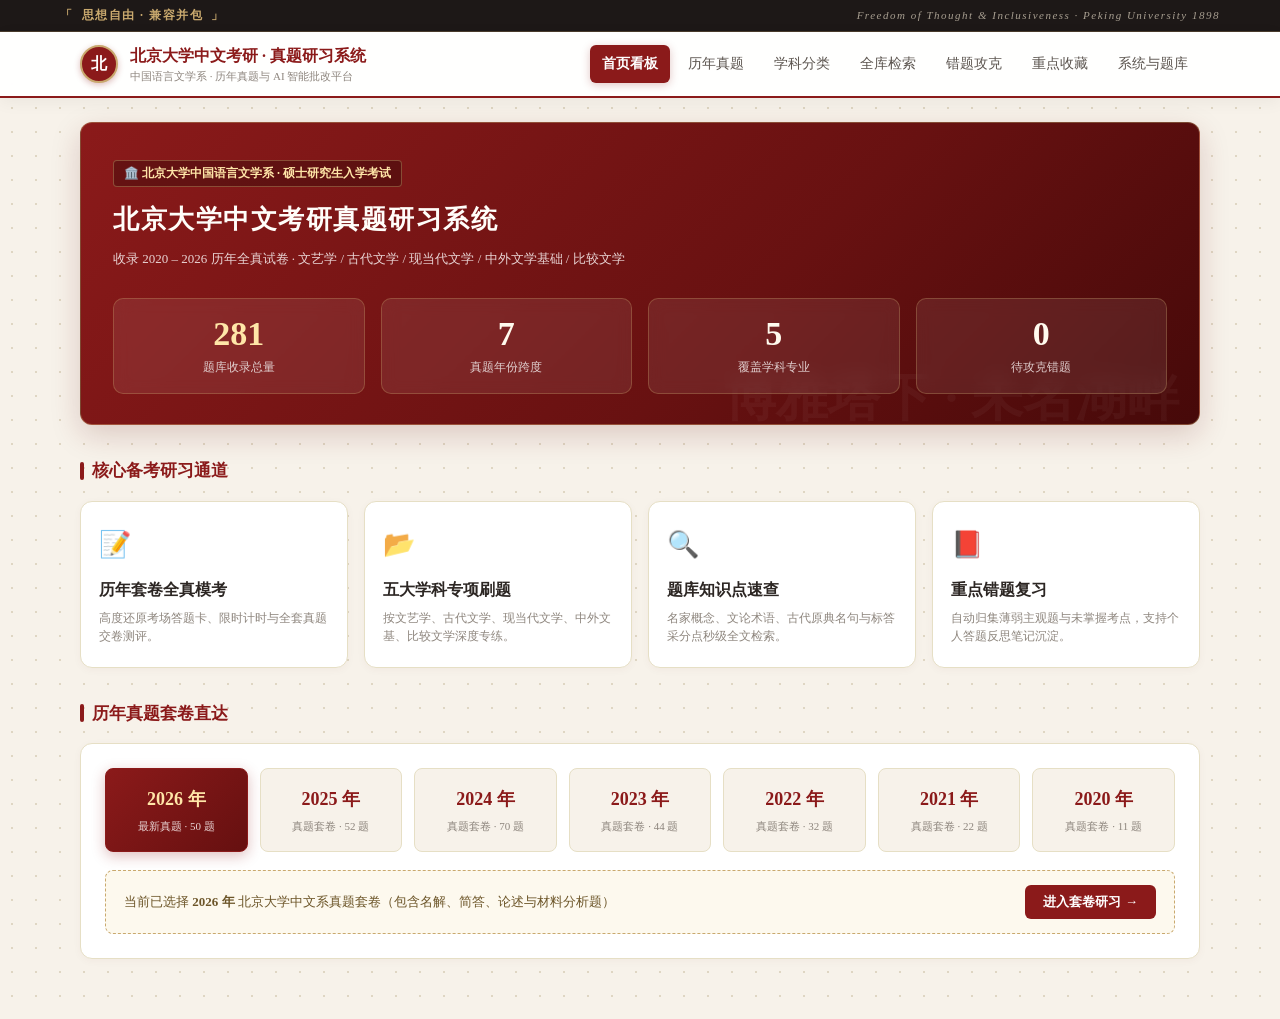
==== index.html @ 21ad575f "更新了界面美学" ====
<!doctype html>
<html lang="zh-CN">
  <head>
    <meta charset="UTF-8" />
    <meta name="viewport" content="width=device-width, initial-scale=1.0" />
    <title>北京大学中文考研真题研习系统 · PKU Literature Exam</title>
    <link rel="stylesheet" href="style.css" />
  </head>
  <body>
    <!-- 1. 顶部校训横幅 (文化底蕴植入) -->
    <div class="top-motto-bar">
      <div class="motto-inner">
        <div class="motto-cn">思想自由 · 兼容并包</div>
        <div class="motto-en">
          Freedom of Thought &amp; Inclusiveness · Peking University 1898
        </div>
      </div>
    </div>

    <!-- 2. 品牌 Header 导航栏 -->
    <header class="header">
      <div class="header-inner">
        <div class="brand" data-go="home">
          <div class="brand-emblem">北</div>
          <div class="brand-text">
            <h1>北京大学中文考研 · 真题研习系统</h1>
            <p>中国语言文学系 · 历年真题与 AI 智能批改平台</p>
          </div>
        </div>

        <button class="nav-toggle" id="nav-toggle-btn" aria-label="切换菜单">
          ☰
        </button>

        <nav class="nav" id="main-nav">
          <a data-target="home" class="active">首页看板</a>
          <a data-target="papers">历年真题</a>
          <a data-target="category">学科分类</a>
          <a data-target="search">全库检索</a>
          <a data-target="wrong"
            >错题攻克<span class="badge-count" id="nav-wrong-badge"></span
          ></a>
          <a data-target="favorites"
            >重点收藏<span class="badge-count fav" id="nav-fav-badge"></span
          ></a>
          <a data-target="settings">系统与题库</a>
        </nav>
      </div>
    </header>

    <!-- 3. 主体内容容器 -->
    <main class="container">
      <div id="load-banner" class="load-banner hidden"></div>

      <!-- 首页看板视图 -->
      <section id="view-home" class="view active"></section>

      <!-- 历年真题套卷视图 -->
      <section id="view-papers" class="view"></section>

      <!-- 学科分类刷题视图 -->
      <section id="view-category" class="view"></section>

      <!-- 全库检索视图 -->
      <section id="view-search" class="view">
        <div class="panel">
          <h2 class="panel-title">🔍 全题库多维检索</h2>
          <div class="search-box-wrap">
            <input
              type="text"
              id="searchInput"
              placeholder="输入关键词、作家、流派、概念、理论名（如：鲁迅、有我之境、叙事学、杜甫）..."
              autocomplete="off"
            />
            <button class="btn btn-primary" id="searchBtn">搜索</button>
          </div>
          <div
            id="searchResultsSummary"
            class="result-head"
            style="margin-top: 12px"
          ></div>
          <div
            id="searchResultsList"
            class="card-list"
            style="margin-top: 12px"
          ></div>
        </div>
      </section>

      <!-- 错题本视图 -->
      <section id="view-wrong" class="view"></section>

      <!-- 重点收藏视图 -->
      <section id="view-favorites" class="view"></section>

      <!-- 系统与题库管理视图 -->
      <section id="view-settings" class="view">
        <div class="panel">
          <h2 class="panel-title">📚 题库导入与管理</h2>
          <p class="muted">
            支持上传
            <code>cleaned_questions.json</code>，系统将自动合并并更新本地题库。
          </p>
          <div id="drop-zone" class="drop-zone">
            <input
              type="file"
              id="file-input"
              accept=".json,application/json"
              multiple
            />
            <p class="dz-main">
              点击选择文件，或将 <code>cleaned_questions.json</code> 拖拽到此处
            </p>
            <p class="muted small">
              标准字段支持：id, year, subject, subjectCode, type, score,
              question, answer, tags
            </p>
          </div>
          <div id="upload-status"></div>
        </div>

        <div class="panel">
          <h2 class="panel-title">🤖 AI 智能批改设置 (Dify / 大模型 API)</h2>
          <p class="muted">
            系统已内置本地启发式智能评分算法。如需接入自建 Dify 或大模型
            API，可在此配置：
          </p>
          <div class="form-row">
            <label>API 端点地址 (Endpoint):</label>
            <input
              type="text"
              id="cfg-ai-endpoint"
              placeholder="例如: https://api.dify.ai/v1/chat-messages"
            />
          </div>
          <div class="form-row">
            <label>API Key / 鉴权密钥:</label>
            <input
              type="password"
              id="cfg-ai-key"
              placeholder="Bearer app-xxxxxx"
            />
          </div>
          <div style="margin-top: 12px">
            <button class="btn btn-primary" id="save-ai-cfg-btn">
              保存配置
            </button>
            <button class="btn btn-ghost" id="reset-ai-cfg-btn">
              恢复默认本地评分引擎
            </button>
          </div>
        </div>

        <div class="panel">
          <h2 class="panel-title">💾 学习进度数据备份</h2>
          <p class="muted">
            将本地错题、收藏和答题笔记导出为 JSON 备份文件，方便跨设备迁移。
          </p>
          <div style="display: flex; gap: 10px; flex-wrap: wrap">
            <button class="btn btn-primary" id="btn-export-data">
              导出学习数据 (JSON)
            </button>
            <label class="btn btn-ghost" style="cursor: pointer">
              导入学习数据
              <input
                type="file"
                id="import-data-file"
                accept=".json"
                style="display: none"
              />
            </label>
            <button class="btn btn-wrong" id="btn-clear-data">
              清空本地答题记录
            </button>
          </div>
        </div>
      </section>
    </main>

    <!-- 加载遮罩 -->
    <div id="loading" class="loading">
      <div class="spinner"></div>
      <p>正在装载北大中文考研真题库…</p>
    </div>

    <!-- Toast 提示 -->
    <div id="toast"></div>

    <script src="script.js"></script>
  </body>
</html>
---- style.css ----
/* ============================================================
 *  设计系统：北大红 · 宣纸白 · 沉香金
 * ============================================================ */
:root {
  --pku-red: #8b1a1a; /* 北大红 */
  --pku-red-dark: #661010; /* 深赭红 */
  --pku-red-light: #fbefef; /* 浅绯红水色 */
  --pku-gold: #c9a96e; /* 雅致轻奢金 */
  --pku-gold-dark: #a47e3b; /* 古铜金 */
  --pku-gold-light: #fdf9ee; /* 极淡金辉 */
  --bg-paper: #f7f2ea; /* 暖宣米白背景 */
  --card-bg: #ffffff; /* 卡片纯白 */
  --text-main: #2c2623; /* 焦茶墨色正文 */
  --text-sub: #5c554f; /* 铅灰次级文字 */
  --text-muted: #8e867e; /* 浅淡注释 */
  --border-color: #e6dfc5; /* 雅致宣纸边框 */
  --wrong: #c93b3b; /* 错题红 */
  --wrong-bg: #fdf0f0;
  --star: #d48806; /* 收藏金 */
  --star-bg: #fffbe6;
  --ok: #278248; /* 正确/得分绿 */
  --shadow-sm: 0 2px 8px rgba(90, 30, 20, 0.04);
  --shadow-md: 0 8px 24px rgba(90, 30, 20, 0.08);
  --shadow-hover: 0 14px 32px rgba(139, 26, 26, 0.12);
  --radius: 12px;
}

* {
  box-sizing: border-box;
  margin: 0;
  padding: 0;
}

body {
  font-family:
    -apple-system, BlinkMacSystemFont, "PingFang SC", "Noto Serif SC", "STSong",
    "Songti SC", "SimSun", serif, sans-serif;
  background-color: var(--bg-paper);
  color: var(--text-main);
  line-height: 1.6;
  background-image: radial-gradient(#dfd6c3 0.75px, transparent 0.75px);
  background-size: 24px 24px;
  min-height: 100vh;
}

button,
input,
select,
textarea {
  font-family:
    -apple-system, BlinkMacSystemFont, "PingFang SC", "Microsoft YaHei",
    sans-serif;
}

.hidden {
  display: none !important;
}

/* 顶部校训栏 */
.top-motto-bar {
  background: #1d1817;
  color: var(--pku-gold);
  border-bottom: 1px solid rgba(201, 169, 110, 0.25);
  padding: 6px 16px;
  font-size: 12px;
  letter-spacing: 1.5px;
}

.motto-inner {
  max-width: 1160px;
  margin: 0 auto;
  width: 100%;
  display: flex;
  justify-content: space-between;
  align-items: center;
  flex-wrap: wrap;
  gap: 6px;
}

.motto-cn {
  font-weight: 700;
  display: inline-flex;
  align-items: center;
  gap: 8px;
}
.motto-cn::before {
  content: "「";
  color: var(--pku-gold);
}
.motto-cn::after {
  content: "」";
  color: var(--pku-gold);
}

.motto-en {
  font-family: "Georgia", serif;
  font-style: italic;
  color: #a89f91;
  font-size: 11px;
}

/* Header 导航 */
.header {
  position: sticky;
  top: 0;
  z-index: 100;
  background: rgba(255, 255, 255, 0.95);
  backdrop-filter: blur(10px);
  border-bottom: 2px solid var(--pku-red);
  box-shadow: 0 4px 16px rgba(0, 0, 0, 0.05);
}

.header-inner {
  max-width: 1160px;
  margin: 0 auto;
  padding: 0 20px;
  height: 64px;
  display: flex;
  align-items: center;
  justify-content: space-between;
}

.brand {
  display: flex;
  align-items: center;
  gap: 12px;
  cursor: pointer;
  user-select: none;
}

.brand-emblem {
  width: 38px;
  height: 38px;
  border-radius: 50%;
  background: var(--pku-red);
  color: #ffffff;
  display: flex;
  align-items: center;
  justify-content: center;
  font-weight: 900;
  font-size: 16px;
  border: 2px solid var(--pku-gold);
  box-shadow: 0 2px 6px rgba(139, 26, 26, 0.3);
  font-family: "STSong", "Songti SC", serif;
}

.brand-text h1 {
  font-size: 16px;
  font-weight: 800;
  color: var(--pku-red);
}

.brand-text p {
  font-size: 11px;
  color: var(--text-muted);
}

.nav {
  display: flex;
  gap: 6px;
}

.nav a {
  position: relative;
  padding: 8px 12px;
  font-size: 14px;
  color: var(--text-sub);
  border-radius: 6px;
  font-weight: 500;
  transition: all 0.2s;
  cursor: pointer;
  white-space: nowrap;
}

.nav a:hover {
  color: var(--pku-red);
  background: var(--pku-red-light);
}

.nav a.active {
  background: var(--pku-red);
  color: #ffffff;
  font-weight: 700;
  box-shadow: 0 2px 8px rgba(139, 26, 26, 0.25);
}

.nav-toggle {
  display: none;
  background: none;
  border: none;
  font-size: 24px;
  color: var(--pku-red);
  cursor: pointer;
}

.badge-count {
  position: absolute;
  top: 2px;
  right: 2px;
  background: var(--wrong);
  color: #fff;
  font-size: 10px;
  min-width: 16px;
  height: 16px;
  border-radius: 999px;
  text-align: center;
  line-height: 16px;
  padding: 0 4px;
}
.badge-count:empty {
  display: none;
}
.badge-count.fav {
  background: var(--star);
}

/* 主体容器 */
.container {
  max-width: 1160px;
  margin: 0 auto;
  padding: 24px 20px 60px;
}

.view {
  display: none;
  animation: fadeIn 0.2s ease-in-out;
}
.view.active {
  display: block;
}
@keyframes fadeIn {
  from {
    opacity: 0;
    transform: translateY(4px);
  }
  to {
    opacity: 1;
    transform: none;
  }
}

/* Hero 看板 */
.hero-banner {
  background: linear-gradient(135deg, #8b1a1a 0%, #681111 60%, #460909 100%);
  color: #ffffff;
  border-radius: var(--radius);
  padding: 36px 32px 30px;
  position: relative;
  overflow: hidden;
  box-shadow: 0 10px 30px rgba(100, 16, 16, 0.18);
  border: 1px solid rgba(201, 169, 110, 0.4);
}

.hero-banner::before {
  content: "博雅塔下 · 未名湖畔";
  position: absolute;
  right: 20px;
  bottom: -15px;
  font-size: 52px;
  font-weight: 900;
  color: rgba(255, 255, 255, 0.04);
  font-family: "STSong", "Songti SC", serif;
  pointer-events: none;
}

.hero-tagline {
  display: inline-block;
  font-size: 12px;
  font-weight: 700;
  color: #ffe6a8;
  background: rgba(0, 0, 0, 0.25);
  border: 1px solid rgba(201, 169, 110, 0.4);
  padding: 3px 10px;
  border-radius: 4px;
  margin-bottom: 12px;
}

.hero-title {
  font-size: 26px;
  font-weight: 900;
  letter-spacing: 1.5px;
  font-family: "Noto Serif SC", "Songti SC", serif;
  color: #fffdf9;
}

.hero-desc {
  margin-top: 8px;
  font-size: 13px;
  color: #e8d3d3;
}

.hero-stats-grid {
  display: grid;
  grid-template-columns: repeat(4, 1fr);
  gap: 16px;
  margin-top: 28px;
  position: relative;
  z-index: 2;
}

.stat-card {
  background: rgba(255, 255, 255, 0.08);
  border: 1px solid rgba(201, 169, 110, 0.3);
  backdrop-filter: blur(8px);
  border-radius: 10px;
  padding: 16px 12px;
  text-align: center;
  transition: all 0.25s ease;
}

.stat-card:hover {
  background: rgba(255, 255, 255, 0.14);
  border-color: var(--pku-gold);
  transform: translateY(-3px);
}

.stat-number {
  font-family: "Georgia", "Cinzel", "STSong", serif;
  font-size: 34px;
  font-weight: 900;
  line-height: 1.1;
  color: #fffaee;
}
.stat-card:nth-child(1) .stat-number {
  color: #ffe6a8;
}

.stat-label {
  font-size: 12px;
  color: #e0cece;
  margin-top: 6px;
}

/* 标题与板块 */
.section-title {
  font-size: 17px;
  font-weight: 800;
  color: var(--pku-red);
  margin: 32px 0 16px;
  display: flex;
  align-items: center;
  gap: 8px;
  font-family: "Noto Serif SC", "Songti SC", serif;
}
.section-title::before {
  content: "";
  width: 4px;
  height: 18px;
  background: var(--pku-red);
  border-radius: 2px;
}

/* 四大入口 */
.portals-grid {
  display: grid;
  grid-template-columns: repeat(4, 1fr);
  gap: 16px;
}

.portal-card {
  background: var(--card-bg);
  border: 1px solid var(--border-color);
  border-radius: var(--radius);
  padding: 22px 18px;
  cursor: pointer;
  box-shadow: var(--shadow-sm);
  transition: all 0.25s cubic-bezier(0.25, 0.8, 0.25, 1);
  display: flex;
  flex-direction: column;
  justify-content: space-between;
  position: relative;
  overflow: hidden;
}

.portal-card::after {
  content: "";
  position: absolute;
  top: 0;
  left: 0;
  width: 100%;
  height: 3px;
  background: linear-gradient(90deg, var(--pku-red), var(--pku-gold));
  opacity: 0;
  transition: opacity 0.25s ease;
}

.portal-card:hover {
  transform: translateY(-5px);
  box-shadow: var(--shadow-hover);
  border-color: var(--pku-gold);
}
.portal-card:hover::after {
  opacity: 1;
}

.portal-icon {
  font-size: 26px;
  margin-bottom: 12px;
}
.portal-name {
  font-size: 16px;
  font-weight: 800;
  color: var(--text-main);
  margin-bottom: 6px;
}
.portal-card:hover .portal-name {
  color: var(--pku-red);
}
.portal-desc {
  font-size: 12px;
  color: var(--text-muted);
  line-height: 1.5;
}

/* 年份导航 */
.year-nav-wrap {
  background: var(--card-bg);
  border: 1px solid var(--border-color);
  border-radius: var(--radius);
  padding: 24px;
  box-shadow: var(--shadow-sm);
}

.year-grid {
  display: grid;
  grid-template-columns: repeat(7, 1fr);
  gap: 12px;
}

.year-btn {
  background: var(--bg-paper);
  border: 1px solid var(--border-color);
  border-radius: 8px;
  padding: 16px 8px;
  text-align: center;
  cursor: pointer;
  transition: all 0.2s ease;
  display: flex;
  flex-direction: column;
  align-items: center;
  gap: 4px;
}

.year-btn:hover {
  border-color: var(--pku-red);
  background: #fff9f9;
  transform: translateY(-2px);
}

.year-btn.active {
  background: linear-gradient(
    135deg,
    var(--pku-red) 0%,
    var(--pku-red-dark) 100%
  );
  border-color: var(--pku-red);
  color: #ffffff;
  box-shadow: 0 4px 14px rgba(139, 26, 26, 0.28);
}

.year-title {
  font-family: "Georgia", "STSong", serif;
  font-size: 18px;
  font-weight: 800;
  color: var(--pku-red);
}
.year-btn.active .year-title {
  color: #ffe6a8;
}
.year-badge {
  font-size: 11px;
  color: var(--text-muted);
}
.year-btn.active .year-badge {
  color: #e8d3d3;
}

.year-preview-box {
  margin-top: 18px;
  padding: 14px 18px;
  background: var(--pku-gold-light);
  border: 1px dashed var(--pku-gold);
  border-radius: 8px;
  font-size: 13px;
  color: #6c5528;
  display: flex;
  justify-content: space-between;
  align-items: center;
}

.btn-start-exam {
  background: var(--pku-red);
  color: #ffffff;
  border: none;
  padding: 8px 18px;
  border-radius: 6px;
  font-size: 13px;
  font-weight: 700;
  cursor: pointer;
}
.btn-start-exam:hover {
  background: var(--pku-red-dark);
}

/* 通用面板与卡片 */
.panel {
  background: var(--card-bg);
  border: 1px solid var(--border-color);
  border-radius: var(--radius);
  padding: 22px;
  margin-bottom: 20px;
  box-shadow: var(--shadow-sm);
}

.panel-title {
  font-size: 16px;
  font-weight: 700;
  color: var(--pku-red);
  margin: 0 0 16px;
  padding-bottom: 10px;
  border-bottom: 1px solid var(--border-color);
}

.muted {
  color: var(--text-muted);
  font-size: 13px;
  margin: 6px 0;
}
.small {
  font-size: 12px;
}

/* 题目卡片 */
.card-list {
  display: flex;
  flex-direction: column;
  gap: 16px;
}
.q-card {
  background: var(--card-bg);
  border: 1px solid var(--border-color);
  border-radius: var(--radius);
  padding: 20px;
  box-shadow: var(--shadow-sm);
}
.q-meta {
  display: flex;
  gap: 8px;
  flex-wrap: wrap;
  align-items: center;
  margin-bottom: 12px;
}
.badge {
  font-size: 12px;
  padding: 3px 10px;
  border-radius: 4px;
  font-weight: 600;
}
.badge-year {
  background: #f0ede6;
  color: #4a453e;
}
.badge-subject {
  background: var(--pku-red-light);
  color: var(--pku-red);
  border: 1px solid #f3d1d5;
}
.badge-code {
  background: #eef2f7;
  color: #1f426d;
}
.badge-type {
  background: #fdf5e6;
  color: #8c610b;
}
.badge-score {
  background: #edf7ed;
  color: #1e592f;
  margin-left: auto;
}

.q-title {
  font-size: 16px;
  font-weight: 700;
  line-height: 1.65;
  margin-bottom: 12px;
  color: var(--text-main);
  font-family: "Noto Serif SC", "STSong", serif;
  white-space: pre-line;
}

.q-analysis {
  display: none;
  background: var(--bg-paper);
  border-left: 4px solid var(--pku-red);
  border-radius: 0 8px 8px 0;
  padding: 14px 16px;
  margin: 12px 0;
}
.q-analysis.show {
  display: block;
}
.q-analysis-label {
  font-size: 13px;
  font-weight: 800;
  color: var(--pku-red);
  margin-bottom: 8px;
}
.q-analysis-body {
  font-size: 14px;
  line-height: 1.8;
  color: #36322d;
  white-space: pre-line;
}

.q-tags {
  display: flex;
  gap: 6px;
  flex-wrap: wrap;
  margin-top: 10px;
}
.tag {
  font-size: 11px;
  padding: 2px 8px;
  background: #f4efe6;
  color: var(--text-sub);
  border-radius: 4px;
}
.q-actions {
  display: flex;
  gap: 8px;
  flex-wrap: wrap;
  margin-top: 16px;
}

/* 答题框与 AI 批改 */
.ai-grade-container {
  margin-top: 16px;
  border-top: 1px dashed var(--border-color);
  padding-top: 14px;
}
.card-answer-input {
  width: 100%;
  border: 1px solid var(--border-color);
  border-radius: 8px;
  padding: 12px;
  font-size: 14px;
  line-height: 1.6;
  resize: vertical;
  background: #fff;
}
.card-answer-input:focus {
  border-color: var(--pku-red);
  outline: none;
}
.ai-result-box {
  margin-top: 12px;
  background: #fff;
  border: 1px solid var(--border-color);
  border-left: 4px solid var(--pku-red);
  border-radius: 6px;
  padding: 14px;
}

/* 按钮通用 */
.btn {
  padding: 8px 16px;
  border-radius: 6px;
  font-size: 13px;
  cursor: pointer;
  border: 1px solid transparent;
  transition: all 0.2s;
  font-weight: 600;
  display: inline-flex;
  align-items: center;
  gap: 6px;
}
.btn:disabled {
  opacity: 0.5;
  cursor: not-allowed;
}
.btn-primary {
  background: var(--pku-red);
  color: #fff;
}
.btn-primary:hover:not(:disabled) {
  background: var(--pku-red-dark);
}
.btn-ghost {
  background: var(--pku-red-light);
  color: var(--pku-red);
  border: 1px solid #f3d1d5;
}
.btn-wrong {
  background: var(--wrong-bg);
  color: var(--wrong);
  border: 1px solid #f8cdcd;
}
.btn-wrong-active {
  background: var(--wrong);
  color: #fff;
}
.btn-fav {
  background: var(--star-bg);
  color: #9c6800;
  border: 1px solid #fae69e;
}
.btn-fav-active {
  background: var(--star);
  color: #fff;
}

/* 搜索与表单 */
.search-box-wrap {
  display: flex;
  gap: 8px;
}
.search-box-wrap input {
  flex: 1;
  padding: 12px 14px;
  font-size: 15px;
  border: 1px solid var(--border-color);
  border-radius: 8px;
}
.search-box-wrap input:focus {
  border-color: var(--pku-red);
  outline: none;
}
.form-row {
  margin-bottom: 14px;
}
.form-row label {
  display: block;
  font-size: 13px;
  font-weight: 600;
  margin-bottom: 6px;
}
.form-row input {
  width: 100%;
  padding: 10px;
  border: 1px solid var(--border-color);
  border-radius: 6px;
}
.drop-zone {
  border: 2px dashed var(--border-color);
  border-radius: var(--radius);
  padding: 36px 20px;
  text-align: center;
  background: var(--bg-paper);
  cursor: pointer;
  position: relative;
}
.drop-zone input[type="file"] {
  position: absolute;
  inset: 0;
  width: 100%;
  height: 100%;
  opacity: 0;
  cursor: pointer;
}
.ok-box {
  margin-top: 14px;
  padding: 14px;
  background: #eaf6ee;
  border: 1px solid #c3e6cb;
  color: var(--ok);
  border-radius: 8px;
}

/* 套卷模考进度条与答题卡 */
.paper-controls {
  display: flex;
  gap: 16px;
  flex-wrap: wrap;
  align-items: center;
  justify-content: space-between;
}
.ctrl-row {
  display: flex;
  align-items: center;
  gap: 8px;
}
.ctrl-row select {
  padding: 8px 12px;
  border: 1px solid var(--border-color);
  border-radius: 6px;
  font-size: 14px;
  background: #fff;
}
.mode-toggle {
  display: flex;
  gap: 4px;
  background: #ede8df;
  padding: 4px;
  border-radius: 6px;
}
.mode-btn {
  padding: 6px 14px;
  border: none;
  background: transparent;
  border-radius: 4px;
  cursor: pointer;
  font-size: 13px;
  color: var(--text-sub);
}
.mode-btn.active {
  background: #fff;
  color: var(--pku-red);
  font-weight: 700;
}
.paper-progress {
  margin: 16px 0;
}
.pp-bar {
  height: 6px;
  background: #e4dfd5;
  border-radius: 999px;
  overflow: hidden;
}
.pp-fill {
  height: 100%;
  background: linear-gradient(90deg, var(--pku-red), var(--pku-gold));
  transition: width 0.3s;
}
.pp-text {
  font-size: 12px;
  color: var(--text-muted);
  margin-top: 6px;
}
.paper-nav {
  display: flex;
  gap: 12px;
  justify-content: center;
  margin: 18px 0;
}
.ac-grid {
  display: grid;
  grid-template-columns: repeat(auto-fill, minmax(40px, 1fr));
  gap: 8px;
  margin-top: 12px;
}
.ac-cell {
  aspect-ratio: 1;
  border: 1px solid var(--border-color);
  border-radius: 6px;
  background: var(--card-bg);
  font-size: 13px;
  cursor: pointer;
  display: flex;
  align-items: center;
  justify-content: center;
  font-weight: 600;
}
.ac-cell.cur {
  background: var(--pku-red);
  color: #fff;
  border-color: var(--pku-red);
}
.ac-cell.marked {
  border-color: var(--wrong);
  color: var(--wrong);
}

/* 学科网格与题型 */
.subj-grid {
  display: grid;
  grid-template-columns: repeat(auto-fill, minmax(190px, 1fr));
  gap: 12px;
}
.subj-card {
  padding: 16px;
  background: var(--card-bg);
  border: 1px solid var(--border-color);
  border-radius: var(--radius);
  cursor: pointer;
  display: flex;
  flex-direction: column;
  gap: 4px;
  transition: all 0.2s;
}
.subj-card:hover,
.subj-card.active {
  border-color: var(--pku-red);
  background: var(--pku-red-light);
}
.sc-name {
  font-size: 15px;
  font-weight: 700;
}
.sc-cnt {
  font-size: 12px;
  color: var(--pku-red);
}
.type-chips {
  display: flex;
  gap: 8px;
  flex-wrap: wrap;
}
.type-chip {
  padding: 6px 14px;
  background: var(--card-bg);
  border: 1px solid var(--border-color);
  border-radius: 999px;
  font-size: 13px;
  color: var(--text-sub);
  cursor: pointer;
}
.type-chip.active {
  background: var(--pku-red);
  color: #fff;
  border-color: var(--pku-red);
  font-weight: 600;
}

/* 加载与 Toast */
.loading {
  position: fixed;
  inset: 0;
  background: rgba(247, 242, 234, 0.95);
  display: flex;
  flex-direction: column;
  align-items: center;
  justify-content: center;
  gap: 16px;
  z-index: 999;
}
.spinner {
  width: 40px;
  height: 40px;
  border: 4px solid var(--border-color);
  border-top-color: var(--pku-red);
  border-radius: 50%;
  animation: spin 0.8s linear infinite;
}
@keyframes spin {
  to {
    transform: rotate(360deg);
  }
}
#toast {
  position: fixed;
  left: 50%;
  bottom: 28px;
  transform: translateX(-50%);
  background: #1d1817;
  color: #fff;
  padding: 10px 20px;
  border-radius: 8px;
  font-size: 14px;
  opacity: 0;
  pointer-events: none;
  transition: all 0.25s;
  z-index: 1000;
}
#toast.show {
  opacity: 1;
  bottom: 38px;
}

/* 响应式 */
@media (max-width: 900px) {
  .hero-stats-grid,
  .portals-grid {
    grid-template-columns: repeat(2, 1fr);
  }
  .year-grid {
    grid-template-columns: repeat(4, 1fr);
  }
}

@media (max-width: 600px) {
  .top-motto-bar {
    text-align: center;
  }
  .motto-en {
    display: none;
  }
  .nav-toggle {
    display: block;
  }
  .nav {
    position: fixed;
    top: 64px;
    right: 0;
    flex-direction: column;
    width: 220px;
    height: calc(100vh - 64px);
    background: #1d1817;
    padding: 16px 10px;
    transform: translateX(100%);
    transition: transform 0.25s ease;
  }
  .nav.open {
    transform: translateX(0);
  }
  .nav a {
    color: #f5f0eb;
  }
  .portals-grid,
  .year-grid {
    grid-template-columns: repeat(2, 1fr);
  }
}
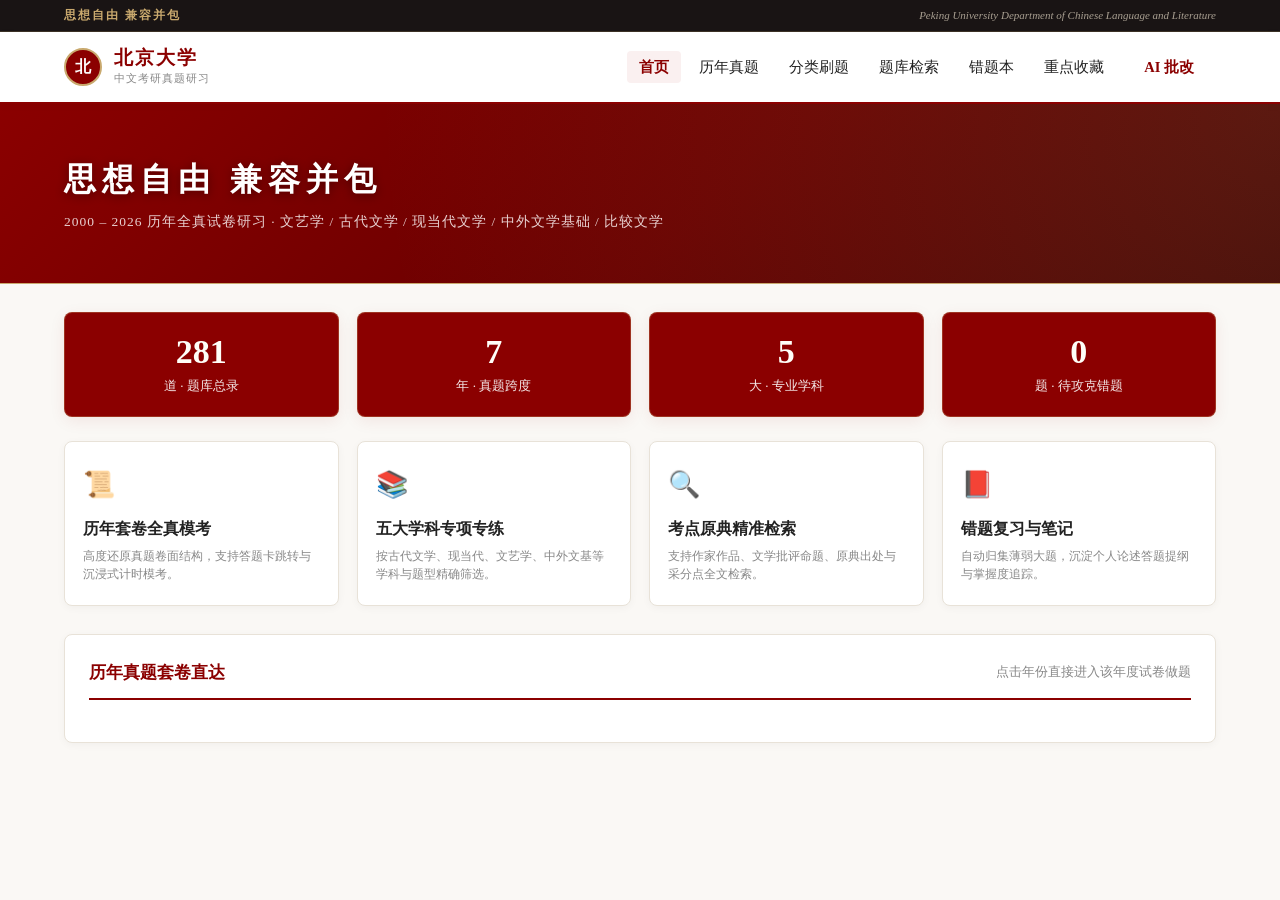
==== commit 21e46dd8: "更新了新界面" ====
--- a/index.html
+++ b/index.html
@@ -3,189 +3,281 @@
   <head>
     <meta charset="UTF-8" />
     <meta name="viewport" content="width=device-width, initial-scale=1.0" />
-    <title>北京大学中文考研真题研习系统 · PKU Literature Exam</title>
+    <title>北京大学中文考研真题研习系统</title>
+    <!-- 直接引用根目录下的 style.css -->
     <link rel="stylesheet" href="style.css" />
   </head>
   <body>
-    <!-- 1. 顶部校训横幅 (文化底蕴植入) -->
-    <div class="top-motto-bar">
+    <!-- 1. 顶部校训栏 -->
+    <aside class="top-motto-bar">
       <div class="motto-inner">
-        <div class="motto-cn">思想自由 · 兼容并包</div>
-        <div class="motto-en">
-          Freedom of Thought &amp; Inclusiveness · Peking University 1898
-        </div>
+        <span class="motto-cn">思想自由 兼容并包</span>
+        <span class="motto-en"
+          >Peking University Department of Chinese Language and Literature</span
+        >
       </div>
-    </div>
-
-    <!-- 2. 品牌 Header 导航栏 -->
+    </aside>
+
+    <!-- 2. 顶部主导航栏 -->
     <header class="header">
       <div class="header-inner">
-        <div class="brand" data-go="home">
+        <div class="brand-logo" data-view="home">
           <div class="brand-emblem">北</div>
           <div class="brand-text">
-            <h1>北京大学中文考研 · 真题研习系统</h1>
-            <p>中国语言文学系 · 历年真题与 AI 智能批改平台</p>
-          </div>
-        </div>
-
-        <button class="nav-toggle" id="nav-toggle-btn" aria-label="切换菜单">
-          ☰
-        </button>
-
-        <nav class="nav" id="main-nav">
-          <a data-target="home" class="active">首页看板</a>
-          <a data-target="papers">历年真题</a>
-          <a data-target="category">学科分类</a>
-          <a data-target="search">全库检索</a>
-          <a data-target="wrong"
-            >错题攻克<span class="badge-count" id="nav-wrong-badge"></span
-          ></a>
-          <a data-target="favorites"
-            >重点收藏<span class="badge-count fav" id="nav-fav-badge"></span
-          ></a>
-          <a data-target="settings">系统与题库</a>
+            <span class="brand-title">北京大学</span>
+            <span class="brand-sub">中文考研真题研习</span>
+          </div>
+        </div>
+        <nav>
+          <ul class="nav-menu">
+            <li class="nav-item">
+              <a class="nav-link active" data-view="home">首页</a>
+            </li>
+            <li class="nav-item">
+              <a class="nav-link" data-view="papers">历年真题</a>
+            </li>
+            <li class="nav-item">
+              <a class="nav-link" data-view="category">分类刷题</a>
+            </li>
+            <li class="nav-item">
+              <a class="nav-link" data-view="search">题库检索</a>
+            </li>
+            <li class="nav-item">
+              <a class="nav-link" data-view="wrong">错题本</a>
+            </li>
+            <li class="nav-item">
+              <a class="nav-link" data-view="fav">重点收藏</a>
+            </li>
+            <li class="nav-item">
+              <a class="nav-link nav-ai-grade" data-view="settings">AI 批改</a>
+            </li>
+          </ul>
         </nav>
       </div>
     </header>
 
-    <!-- 3. 主体内容容器 -->
-    <main class="container">
-      <div id="load-banner" class="load-banner hidden"></div>
-
-      <!-- 首页看板视图 -->
-      <section id="view-home" class="view active"></section>
-
-      <!-- 历年真题套卷视图 -->
-      <section id="view-papers" class="view"></section>
-
-      <!-- 学科分类刷题视图 -->
-      <section id="view-category" class="view"></section>
-
-      <!-- 全库检索视图 -->
+    <!-- 3. 顶部横幅区 -->
+    <section class="banner">
+      <div class="banner-overlay"></div>
+      <div class="banner-content">
+        <h1 class="banner-motto">思想自由 兼容并包</h1>
+        <p class="banner-sub">
+          2000 – 2026 历年全真试卷研习 · 文艺学 / 古代文学 / 现当代文学 /
+          中外文学基础 / 比较文学
+        </p>
+      </div>
+    </section>
+
+    <!-- 4. 主体内容容器 -->
+    <main class="main-container">
+      <!-- 视图 1：首页看板 -->
+      <section id="view-home" class="view active">
+        <div class="data-cards-grid">
+          <div class="data-card">
+            <div class="data-number" id="home-total-cnt">281</div>
+            <div class="data-label">道 · 题库总录</div>
+          </div>
+          <div class="data-card">
+            <div class="data-number" id="home-span-cnt">7</div>
+            <div class="data-label">年 · 真题跨度</div>
+          </div>
+          <div class="data-card">
+            <div class="data-number">5</div>
+            <div class="data-label">大 · 专业学科</div>
+          </div>
+          <div class="data-card">
+            <div class="data-number" id="home-wrong-cnt">0</div>
+            <div class="data-label">题 · 待攻克错题</div>
+          </div>
+        </div>
+
+        <div class="portals-grid">
+          <div class="portal-card" data-view="papers">
+            <div>
+              <div class="portal-icon">📜</div>
+              <div class="portal-name">历年套卷全真模考</div>
+              <div class="portal-desc">
+                高度还原真题卷面结构，支持答题卡跳转与沉浸式计时模考。
+              </div>
+            </div>
+          </div>
+          <div class="portal-card" data-view="category">
+            <div>
+              <div class="portal-icon">📚</div>
+              <div class="portal-name">五大学科专项专练</div>
+              <div class="portal-desc">
+                按古代文学、现当代、文艺学、中外文基等学科与题型精确筛选。
+              </div>
+            </div>
+          </div>
+          <div class="portal-card" data-view="search">
+            <div>
+              <div class="portal-icon">🔍</div>
+              <div class="portal-name">考点原典精准检索</div>
+              <div class="portal-desc">
+                支持作家作品、文学批评命题、原典出处与采分点全文检索。
+              </div>
+            </div>
+          </div>
+          <div class="portal-card" data-view="wrong">
+            <div>
+              <div class="portal-icon">📕</div>
+              <div class="portal-name">错题复习与笔记</div>
+              <div class="portal-desc">
+                自动归集薄弱大题，沉淀个人论述答题提纲与掌握度追踪。
+              </div>
+            </div>
+          </div>
+        </div>
+
+        <div class="section-box">
+          <div class="section-header">
+            <h2 class="section-title">历年真题套卷直达</h2>
+            <span class="section-tip">点击年份直接进入该年度试卷做题</span>
+          </div>
+          <div class="year-grid" id="home-year-grid"></div>
+        </div>
+      </section>
+
+      <!-- 视图 2：历年真题模考 -->
+      <section id="view-papers" class="view">
+        <div class="paper-ctrl-bar">
+          <div class="paper-selects">
+            <label for="paper-year-sel" class="ctrl-label">年份：</label>
+            <select id="paper-year-sel"></select>
+            <label for="paper-code-sel" class="ctrl-label">科目代码：</label>
+            <select id="paper-code-sel"></select>
+          </div>
+          <div class="mode-btn-group">
+            <button class="btn btn-primary" id="btn-mode-recite">
+              📖 背题模式
+            </button>
+            <button class="btn btn-ghost" id="btn-mode-exam">
+              ⏱️ 模考模式
+            </button>
+          </div>
+        </div>
+
+        <div id="paper-question-container"></div>
+
+        <div class="paper-nav-actions">
+          <button class="btn btn-primary" id="btn-prev-q">← 上一题</button>
+          <button class="btn btn-primary" id="btn-next-q">下一题 →</button>
+        </div>
+
+        <div class="section-box">
+          <div class="section-header">
+            <h2 class="section-title">试卷答题卡与快速定位</h2>
+            <span id="paper-progress-text" class="section-tip">加载中...</span>
+          </div>
+          <div class="ac-grid" id="paper-sheet-grid"></div>
+        </div>
+      </section>
+
+      <!-- 视图 3：分类刷题 -->
+      <section id="view-category" class="view">
+        <div class="section-box">
+          <div class="section-header">
+            <h2 class="section-title">学科与题型筛选</h2>
+          </div>
+          <div class="subj-grid" id="cat-subj-grid"></div>
+          <div class="type-chips" id="cat-type-chips"></div>
+        </div>
+        <div id="cat-list-container" class="card-list"></div>
+      </section>
+
+      <!-- 视图 4：全库检索 -->
       <section id="view-search" class="view">
-        <div class="panel">
-          <h2 class="panel-title">🔍 全题库多维检索</h2>
-          <div class="search-box-wrap">
+        <div class="section-box">
+          <div class="section-header">
+            <h2 class="section-title">全真题库考点全文检索</h2>
+          </div>
+          <div class="search-bar">
             <input
               type="text"
-              id="searchInput"
-              placeholder="输入关键词、作家、流派、概念、理论名（如：鲁迅、有我之境、叙事学、杜甫）..."
-              autocomplete="off"
+              id="search-input"
+              placeholder="输入作家名（如鲁迅、杜甫）、文论命题（如陌生化、境界说）或原典名句..."
             />
-            <button class="btn btn-primary" id="searchBtn">搜索</button>
-          </div>
-          <div
-            id="searchResultsSummary"
-            class="result-head"
-            style="margin-top: 12px"
-          ></div>
-          <div
-            id="searchResultsList"
-            class="card-list"
-            style="margin-top: 12px"
-          ></div>
-        </div>
-      </section>
-
-      <!-- 错题本视图 -->
-      <section id="view-wrong" class="view"></section>
-
-      <!-- 重点收藏视图 -->
-      <section id="view-favorites" class="view"></section>
-
-      <!-- 系统与题库管理视图 -->
+            <button class="btn btn-primary" id="btn-do-search">
+              🔍 立即检索
+            </button>
+          </div>
+          <div id="search-results-summary" class="search-summary">
+            请输入关键词检索
+          </div>
+        </div>
+        <div id="search-list-container" class="card-list"></div>
+      </section>
+
+      <!-- 视图 5：错题本 -->
+      <section id="view-wrong" class="view">
+        <div class="section-box">
+          <div class="section-header">
+            <h2 class="section-title">📕 个人错题攻克本</h2>
+            <span id="wrong-summary-text" class="section-tip">共收录 0 题</span>
+          </div>
+          <div id="wrong-list-container" class="card-list"></div>
+        </div>
+      </section>
+
+      <!-- 视图 6：重点收藏 -->
+      <section id="view-fav" class="view">
+        <div class="section-box">
+          <div class="section-header">
+            <h2 class="section-title">⭐ 重点高频考点收藏</h2>
+            <span id="fav-summary-text" class="section-tip">共收藏 0 题</span>
+          </div>
+          <div id="fav-list-container" class="card-list"></div>
+        </div>
+      </section>
+
+      <!-- 视图 7：设置与 AI 接口配置 -->
       <section id="view-settings" class="view">
-        <div class="panel">
-          <h2 class="panel-title">📚 题库导入与管理</h2>
-          <p class="muted">
-            支持上传
-            <code>cleaned_questions.json</code>，系统将自动合并并更新本地题库。
+        <div class="section-box">
+          <div class="section-header">
+            <h2 class="section-title">🤖 AI 智能助教与批改引擎设置</h2>
+          </div>
+          <p class="settings-desc">
+            系统默认已内置<strong>「北大文科采分要点匹配与论述逻辑评分引擎」</strong>，无需任何配置即可即时判分。<br />
+            如需连接专属 Dify
+            工作流或外部大模型接口进行深度批改，请在下方填入配置：
           </p>
-          <div id="drop-zone" class="drop-zone">
-            <input
-              type="file"
-              id="file-input"
-              accept=".json,application/json"
-              multiple
-            />
-            <p class="dz-main">
-              点击选择文件，或将 <code>cleaned_questions.json</code> 拖拽到此处
-            </p>
-            <p class="muted small">
-              标准字段支持：id, year, subject, subjectCode, type, score,
-              question, answer, tags
-            </p>
-          </div>
-          <div id="upload-status"></div>
-        </div>
-
-        <div class="panel">
-          <h2 class="panel-title">🤖 AI 智能批改设置 (Dify / 大模型 API)</h2>
-          <p class="muted">
-            系统已内置本地启发式智能评分算法。如需接入自建 Dify 或大模型
-            API，可在此配置：
-          </p>
-          <div class="form-row">
-            <label>API 端点地址 (Endpoint):</label>
+          <div class="form-group">
+            <label for="cfg-ai-endpoint" class="form-label"
+              >API Endpoint 地址：</label
+            >
             <input
               type="text"
               id="cfg-ai-endpoint"
-              placeholder="例如: https://api.dify.ai/v1/chat-messages"
+              class="form-input"
+              placeholder="https://api.dify.ai/v1/chat-messages 或自定义代理地址"
             />
           </div>
-          <div class="form-row">
-            <label>API Key / 鉴权密钥:</label>
+          <div class="form-group">
+            <label for="cfg-ai-key" class="form-label">API Key 密钥：</label>
             <input
               type="password"
               id="cfg-ai-key"
-              placeholder="Bearer app-xxxxxx"
+              class="form-input"
+              placeholder="Bearer app-xxxxxxxxxxxxxxxx"
             />
           </div>
-          <div style="margin-top: 12px">
-            <button class="btn btn-primary" id="save-ai-cfg-btn">
+          <div class="form-actions">
+            <button class="btn btn-primary" id="btn-save-ai-cfg">
               保存配置
             </button>
-            <button class="btn btn-ghost" id="reset-ai-cfg-btn">
-              恢复默认本地评分引擎
-            </button>
-          </div>
-        </div>
-
-        <div class="panel">
-          <h2 class="panel-title">💾 学习进度数据备份</h2>
-          <p class="muted">
-            将本地错题、收藏和答题笔记导出为 JSON 备份文件，方便跨设备迁移。
-          </p>
-          <div style="display: flex; gap: 10px; flex-wrap: wrap">
-            <button class="btn btn-primary" id="btn-export-data">
-              导出学习数据 (JSON)
-            </button>
-            <label class="btn btn-ghost" style="cursor: pointer">
-              导入学习数据
-              <input
-                type="file"
-                id="import-data-file"
-                accept=".json"
-                style="display: none"
-              />
-            </label>
-            <button class="btn btn-wrong" id="btn-clear-data">
-              清空本地答题记录
+            <button class="btn btn-ghost" id="btn-reset-ai-cfg">
+              恢复内置评分引擎
             </button>
           </div>
         </div>
       </section>
     </main>
 
-    <!-- 加载遮罩 -->
-    <div id="loading" class="loading">
-      <div class="spinner"></div>
-      <p>正在装载北大中文考研真题库…</p>
-    </div>
-
-    <!-- Toast 提示 -->
     <div id="toast"></div>
 
+    <!-- 引用根目录下的数据与脚本 -->
+    <script src="data.js"></script>
     <script src="script.js"></script>
   </body>
 </html>
--- a/style.css
+++ b/style.css
@@ -1,28 +1,38 @@
-/* ============================================================
- *  设计系统：北大红 · 宣纸白 · 沉香金
- * ============================================================ */
+/**
+ * 北京大学中文考研真题研习系统 - 样式表
+ * 文件路径: css/style.css
+ * 配色体系: 北大深红 (#8B0000) · 古铜金 (#C9A96E) · 宣纸暖白 (#FAF8F5)
+ */
+
+/* ==========================================
+ * 1. 变量与基础规范 (Design Tokens)
+ * ========================================== */
 :root {
-  --pku-red: #8b1a1a; /* 北大红 */
-  --pku-red-dark: #661010; /* 深赭红 */
-  --pku-red-light: #fbefef; /* 浅绯红水色 */
-  --pku-gold: #c9a96e; /* 雅致轻奢金 */
-  --pku-gold-dark: #a47e3b; /* 古铜金 */
-  --pku-gold-light: #fdf9ee; /* 极淡金辉 */
-  --bg-paper: #f7f2ea; /* 暖宣米白背景 */
-  --card-bg: #ffffff; /* 卡片纯白 */
-  --text-main: #2c2623; /* 焦茶墨色正文 */
-  --text-sub: #5c554f; /* 铅灰次级文字 */
-  --text-muted: #8e867e; /* 浅淡注释 */
-  --border-color: #e6dfc5; /* 雅致宣纸边框 */
-  --wrong: #c93b3b; /* 错题红 */
+  --pku-red: #8b0000;
+  --pku-red-hover: #700000;
+  --pku-red-dark: #580000;
+  --pku-red-light: #faf0f0;
+  --pku-gold: #c9a96e;
+  --pku-gold-dark: #a68545;
+  --pku-gold-light: #fdfaf2;
+  --bg-paper: #faf8f5;
+  --card-bg: #ffffff;
+  --text-dark: #222222;
+  --text-sub: #555555;
+  --text-muted: #888888;
+  --border-color: #e8e2d8;
+  --border-dark: #d4ccc0;
+  --wrong: #c93b3b;
   --wrong-bg: #fdf0f0;
-  --star: #d48806; /* 收藏金 */
+  --star: #d48806;
   --star-bg: #fffbe6;
-  --ok: #278248; /* 正确/得分绿 */
-  --shadow-sm: 0 2px 8px rgba(90, 30, 20, 0.04);
-  --shadow-md: 0 8px 24px rgba(90, 30, 20, 0.08);
-  --shadow-hover: 0 14px 32px rgba(139, 26, 26, 0.12);
-  --radius: 12px;
+  --ok: #278248;
+  --radius-sm: 4px;
+  --radius-md: 8px;
+  --radius-lg: 12px;
+  --shadow-sm: 0 2px 8px rgba(0, 0, 0, 0.04);
+  --shadow-md: 0 4px 16px rgba(139, 0, 0, 0.08);
+  --shadow-hover: 0 8px 24px rgba(139, 0, 0, 0.12);
 }
 
 * {
@@ -34,62 +44,50 @@
 body {
   font-family:
     -apple-system, BlinkMacSystemFont, "PingFang SC", "Noto Serif SC", "STSong",
-    "Songti SC", "SimSun", serif, sans-serif;
+    "Songti SC", "SimSun", "Microsoft YaHei", serif, sans-serif;
   background-color: var(--bg-paper);
-  color: var(--text-main);
+  color: var(--text-dark);
   line-height: 1.6;
-  background-image: radial-gradient(#dfd6c3 0.75px, transparent 0.75px);
-  background-size: 24px 24px;
-  min-height: 100vh;
+  -webkit-font-smoothing: antialiased;
+}
+
+a {
+  text-decoration: none;
+  color: inherit;
 }
 
 button,
 input,
 select,
 textarea {
-  font-family:
-    -apple-system, BlinkMacSystemFont, "PingFang SC", "Microsoft YaHei",
-    sans-serif;
-}
-
-.hidden {
-  display: none !important;
-}
-
-/* 顶部校训栏 */
+  font-family: inherit;
+}
+
+/* ==========================================
+ * 2. 顶部校训栏 (Top Motto Bar)
+ * ========================================== */
 .top-motto-bar {
-  background: #1d1817;
+  background: #191414;
   color: var(--pku-gold);
-  border-bottom: 1px solid rgba(201, 169, 110, 0.25);
-  padding: 6px 16px;
+  border-bottom: 1px solid rgba(201, 169, 110, 0.2);
+  padding: 6px 0;
   font-size: 12px;
-  letter-spacing: 1.5px;
 }
 
 .motto-inner {
-  max-width: 1160px;
+  max-width: 1200px;
   margin: 0 auto;
-  width: 100%;
+  padding: 0 24px;
   display: flex;
   justify-content: space-between;
   align-items: center;
   flex-wrap: wrap;
-  gap: 6px;
+  gap: 8px;
 }
 
 .motto-cn {
   font-weight: 700;
-  display: inline-flex;
-  align-items: center;
-  gap: 8px;
-}
-.motto-cn::before {
-  content: "「";
-  color: var(--pku-gold);
-}
-.motto-cn::after {
-  content: "」";
-  color: var(--pku-gold);
+  letter-spacing: 2px;
 }
 
 .motto-en {
@@ -99,28 +97,29 @@
   font-size: 11px;
 }
 
-/* Header 导航 */
+/* ==========================================
+ * 3. 顶部导航栏 (Header)
+ * ========================================== */
 .header {
+  background-color: #ffffff;
+  border-bottom: 2px solid var(--pku-red);
   position: sticky;
   top: 0;
   z-index: 100;
-  background: rgba(255, 255, 255, 0.95);
-  backdrop-filter: blur(10px);
-  border-bottom: 2px solid var(--pku-red);
-  box-shadow: 0 4px 16px rgba(0, 0, 0, 0.05);
+  box-shadow: 0 2px 8px rgba(0, 0, 0, 0.04);
 }
 
 .header-inner {
-  max-width: 1160px;
+  max-width: 1200px;
   margin: 0 auto;
-  padding: 0 20px;
-  height: 64px;
-  display: flex;
-  align-items: center;
+  height: 70px;
+  padding: 0 24px;
+  display: flex;
   justify-content: space-between;
-}
-
-.brand {
+  align-items: center;
+}
+
+.brand-logo {
   display: flex;
   align-items: center;
   gap: 12px;
@@ -140,98 +139,141 @@
   font-weight: 900;
   font-size: 16px;
   border: 2px solid var(--pku-gold);
-  box-shadow: 0 2px 6px rgba(139, 26, 26, 0.3);
   font-family: "STSong", "Songti SC", serif;
 }
 
-.brand-text h1 {
-  font-size: 16px;
-  font-weight: 800;
+.brand-text {
+  display: flex;
+  flex-direction: column;
+}
+
+.brand-title {
+  font-size: 19px;
+  font-weight: 900;
   color: var(--pku-red);
-}
-
-.brand-text p {
+  font-family: "STSong", "Songti SC", "SimSun", serif;
+  letter-spacing: 2px;
+  line-height: 1.2;
+}
+
+.brand-sub {
   font-size: 11px;
   color: var(--text-muted);
-}
-
-.nav {
-  display: flex;
+  letter-spacing: 1px;
+}
+
+.nav-menu {
+  display: flex;
+  align-items: center;
   gap: 6px;
-}
-
-.nav a {
-  position: relative;
+  list-style: none;
+}
+
+.nav-item a {
+  font-size: 14.5px;
+  font-weight: 500;
+  color: var(--text-dark);
   padding: 8px 12px;
-  font-size: 14px;
-  color: var(--text-sub);
-  border-radius: 6px;
-  font-weight: 500;
-  transition: all 0.2s;
+  border-radius: var(--radius-sm);
   cursor: pointer;
-  white-space: nowrap;
-}
-
-.nav a:hover {
+  transition: all 0.2s ease;
+}
+
+.nav-item a:hover {
   color: var(--pku-red);
   background: var(--pku-red-light);
 }
 
-.nav a.active {
-  background: var(--pku-red);
+.nav-item a.active {
+  color: var(--pku-red);
+  font-weight: 700;
+  background: var(--pku-red-light);
+}
+
+/* AI 批改专属样式：纯深红字体、无底框、加宽间距 */
+.nav-item a.nav-ai-grade {
+  color: var(--pku-red) !important;
+  font-weight: 700;
+  padding: 8px 22px !important;
+  background: transparent !important;
+  border: none !important;
+  box-shadow: none !important;
+}
+
+.nav-item a.nav-ai-grade:hover {
+  color: var(--pku-red-hover) !important;
+  opacity: 0.85;
+}
+
+/* ==========================================
+ * 4. 顶部横幅区 (Banner)
+ * ========================================== */
+.banner {
+  height: 180px;
+  position: relative;
+  background: linear-gradient(135deg, #8b0000 0%, #680000 55%, #3d0000 100%);
+  display: flex;
+  align-items: center;
+  border-bottom: 1px solid var(--pku-gold);
+}
+
+.banner-overlay {
+  position: absolute;
+  inset: 0;
+  background: radial-gradient(
+    circle at top right,
+    rgba(201, 169, 110, 0.15),
+    transparent 70%
+  );
+}
+
+.banner-content {
+  position: relative;
+  z-index: 2;
+  max-width: 1200px;
+  width: 100%;
+  margin: 0 auto;
+  padding: 0 24px;
+}
+
+.banner-motto {
+  font-size: 32px;
+  font-weight: 900;
   color: #ffffff;
-  font-weight: 700;
-  box-shadow: 0 2px 8px rgba(139, 26, 26, 0.25);
-}
-
-.nav-toggle {
-  display: none;
-  background: none;
-  border: none;
-  font-size: 24px;
-  color: var(--pku-red);
-  cursor: pointer;
-}
-
-.badge-count {
-  position: absolute;
-  top: 2px;
-  right: 2px;
-  background: var(--wrong);
-  color: #fff;
-  font-size: 10px;
-  min-width: 16px;
-  height: 16px;
-  border-radius: 999px;
-  text-align: center;
-  line-height: 16px;
-  padding: 0 4px;
-}
-.badge-count:empty {
-  display: none;
-}
-.badge-count.fav {
-  background: var(--star);
-}
-
-/* 主体容器 */
-.container {
-  max-width: 1160px;
-  margin: 0 auto;
-  padding: 24px 20px 60px;
+  letter-spacing: 6px;
+  font-family: "STSong", "Songti SC", "SimSun", serif;
+  text-shadow: 0 2px 10px rgba(0, 0, 0, 0.4);
+}
+
+.banner-sub {
+  font-size: 13.5px;
+  color: #e8d0d0;
+  margin-top: 6px;
+  letter-spacing: 1px;
+}
+
+/* ==========================================
+ * 5. 主体容器与通用面板 (Layout & Panels)
+ * ========================================== */
+.main-container {
+  max-width: 1200px;
+  margin: 28px auto 60px;
+  padding: 0 24px;
 }
 
 .view {
   display: none;
-  animation: fadeIn 0.2s ease-in-out;
-}
+}
+
 .view.active {
   display: block;
-}
+  animation: fadeIn 0.25s ease-in-out;
+}
+
 @keyframes fadeIn {
   from {
     opacity: 0;
-    transform: translateY(4px);
+    transform: translateY(6px);
   }
   to {
     opacity: 1;
@@ -239,188 +281,123 @@
   }
 }
 
-/* Hero 看板 */
-.hero-banner {
-  background: linear-gradient(135deg, #8b1a1a 0%, #681111 60%, #460909 100%);
-  color: #ffffff;
-  border-radius: var(--radius);
-  padding: 36px 32px 30px;
-  position: relative;
-  overflow: hidden;
-  box-shadow: 0 10px 30px rgba(100, 16, 16, 0.18);
-  border: 1px solid rgba(201, 169, 110, 0.4);
-}
-
-.hero-banner::before {
-  content: "博雅塔下 · 未名湖畔";
-  position: absolute;
-  right: 20px;
-  bottom: -15px;
-  font-size: 52px;
-  font-weight: 900;
-  color: rgba(255, 255, 255, 0.04);
-  font-family: "STSong", "Songti SC", serif;
-  pointer-events: none;
-}
-
-.hero-tagline {
-  display: inline-block;
-  font-size: 12px;
-  font-weight: 700;
-  color: #ffe6a8;
-  background: rgba(0, 0, 0, 0.25);
-  border: 1px solid rgba(201, 169, 110, 0.4);
-  padding: 3px 10px;
-  border-radius: 4px;
-  margin-bottom: 12px;
-}
-
-.hero-title {
-  font-size: 26px;
-  font-weight: 900;
-  letter-spacing: 1.5px;
-  font-family: "Noto Serif SC", "Songti SC", serif;
-  color: #fffdf9;
-}
-
-.hero-desc {
-  margin-top: 8px;
-  font-size: 13px;
-  color: #e8d3d3;
-}
-
-.hero-stats-grid {
-  display: grid;
-  grid-template-columns: repeat(4, 1fr);
-  gap: 16px;
-  margin-top: 28px;
-  position: relative;
-  z-index: 2;
-}
-
-.stat-card {
-  background: rgba(255, 255, 255, 0.08);
-  border: 1px solid rgba(201, 169, 110, 0.3);
-  backdrop-filter: blur(8px);
-  border-radius: 10px;
-  padding: 16px 12px;
-  text-align: center;
-  transition: all 0.25s ease;
-}
-
-.stat-card:hover {
-  background: rgba(255, 255, 255, 0.14);
-  border-color: var(--pku-gold);
-  transform: translateY(-3px);
-}
-
-.stat-number {
-  font-family: "Georgia", "Cinzel", "STSong", serif;
-  font-size: 34px;
-  font-weight: 900;
-  line-height: 1.1;
-  color: #fffaee;
-}
-.stat-card:nth-child(1) .stat-number {
-  color: #ffe6a8;
-}
-
-.stat-label {
-  font-size: 12px;
-  color: #e0cece;
-  margin-top: 6px;
-}
-
-/* 标题与板块 */
+.section-box {
+  background: var(--card-bg);
+  border: 1px solid var(--border-color);
+  border-radius: var(--radius-md);
+  padding: 24px;
+  margin-bottom: 24px;
+  box-shadow: var(--shadow-sm);
+}
+
+.section-header {
+  display: flex;
+  justify-content: space-between;
+  align-items: center;
+  padding-bottom: 12px;
+  border-bottom: 2px solid var(--pku-red);
+  margin-bottom: 18px;
+}
+
 .section-title {
   font-size: 17px;
   font-weight: 800;
   color: var(--pku-red);
-  margin: 32px 0 16px;
-  display: flex;
-  align-items: center;
-  gap: 8px;
   font-family: "Noto Serif SC", "Songti SC", serif;
 }
-.section-title::before {
-  content: "";
-  width: 4px;
-  height: 18px;
-  background: var(--pku-red);
-  border-radius: 2px;
-}
-
-/* 四大入口 */
+
+.section-tip {
+  font-size: 13px;
+  color: var(--text-muted);
+}
+
+/* ==========================================
+ * 6. 首页看板组件 (Dashboard Components)
+ * ========================================== */
+.data-cards-grid {
+  display: grid;
+  grid-template-columns: repeat(4, 1fr);
+  gap: 18px;
+  margin-bottom: 24px;
+}
+
+.data-card {
+  background-color: var(--pku-red);
+  color: #ffffff;
+  border-radius: var(--radius-md);
+  padding: 20px 16px;
+  text-align: center;
+  box-shadow: var(--shadow-md);
+  border: 1px solid rgba(201, 169, 110, 0.3);
+  transition: transform 0.2s ease;
+}
+
+.data-card:hover {
+  transform: translateY(-3px);
+}
+
+.data-number {
+  font-size: 34px;
+  font-weight: 900;
+  font-family: "Georgia", "STSong", serif;
+  line-height: 1.1;
+  color: #fffef8;
+}
+
+.data-label {
+  font-size: 13px;
+  color: rgba(255, 255, 255, 0.9);
+  margin-top: 5px;
+}
+
 .portals-grid {
   display: grid;
   grid-template-columns: repeat(4, 1fr);
-  gap: 16px;
+  gap: 18px;
+  margin-bottom: 28px;
 }
 
 .portal-card {
   background: var(--card-bg);
   border: 1px solid var(--border-color);
-  border-radius: var(--radius);
+  border-radius: var(--radius-md);
   padding: 22px 18px;
   cursor: pointer;
   box-shadow: var(--shadow-sm);
-  transition: all 0.25s cubic-bezier(0.25, 0.8, 0.25, 1);
+  transition: all 0.2s ease;
   display: flex;
   flex-direction: column;
   justify-content: space-between;
-  position: relative;
-  overflow: hidden;
-}
-
-.portal-card::after {
-  content: "";
-  position: absolute;
-  top: 0;
-  left: 0;
-  width: 100%;
-  height: 3px;
-  background: linear-gradient(90deg, var(--pku-red), var(--pku-gold));
-  opacity: 0;
-  transition: opacity 0.25s ease;
 }
 
 .portal-card:hover {
-  transform: translateY(-5px);
+  transform: translateY(-4px);
+  border-color: var(--pku-red);
   box-shadow: var(--shadow-hover);
-  border-color: var(--pku-gold);
-}
-.portal-card:hover::after {
-  opacity: 1;
 }
 
 .portal-icon {
   font-size: 26px;
-  margin-bottom: 12px;
-}
+  margin-bottom: 10px;
+}
+
 .portal-name {
   font-size: 16px;
-  font-weight: 800;
-  color: var(--text-main);
-  margin-bottom: 6px;
-}
+  font-weight: 700;
+  color: var(--text-dark);
+  margin-bottom: 5px;
+}
+
 .portal-card:hover .portal-name {
   color: var(--pku-red);
 }
+
 .portal-desc {
   font-size: 12px;
   color: var(--text-muted);
   line-height: 1.5;
 }
 
-/* 年份导航 */
-.year-nav-wrap {
-  background: var(--card-bg);
-  border: 1px solid var(--border-color);
-  border-radius: var(--radius);
-  padding: 24px;
-  box-shadow: var(--shadow-sm);
-}
-
 .year-grid {
   display: grid;
   grid-template-columns: repeat(7, 1fr);
@@ -430,119 +407,57 @@
 .year-btn {
   background: var(--bg-paper);
   border: 1px solid var(--border-color);
-  border-radius: 8px;
-  padding: 16px 8px;
+  border-radius: var(--radius-sm);
+  padding: 14px 6px;
   text-align: center;
   cursor: pointer;
   transition: all 0.2s ease;
-  display: flex;
-  flex-direction: column;
-  align-items: center;
-  gap: 4px;
 }
 
 .year-btn:hover {
   border-color: var(--pku-red);
-  background: #fff9f9;
+  background: #fff8f8;
   transform: translateY(-2px);
 }
 
 .year-btn.active {
-  background: linear-gradient(
-    135deg,
-    var(--pku-red) 0%,
-    var(--pku-red-dark) 100%
-  );
+  background: var(--pku-red);
+  color: #ffffff;
   border-color: var(--pku-red);
-  color: #ffffff;
-  box-shadow: 0 4px 14px rgba(139, 26, 26, 0.28);
 }
 
 .year-title {
-  font-family: "Georgia", "STSong", serif;
-  font-size: 18px;
+  font-size: 16px;
   font-weight: 800;
-  color: var(--pku-red);
-}
-.year-btn.active .year-title {
-  color: #ffe6a8;
-}
-.year-badge {
+}
+
+.year-cnt {
   font-size: 11px;
   color: var(--text-muted);
-}
-.year-btn.active .year-badge {
-  color: #e8d3d3;
-}
-
-.year-preview-box {
-  margin-top: 18px;
-  padding: 14px 18px;
-  background: var(--pku-gold-light);
-  border: 1px dashed var(--pku-gold);
-  border-radius: 8px;
-  font-size: 13px;
-  color: #6c5528;
-  display: flex;
-  justify-content: space-between;
-  align-items: center;
-}
-
-.btn-start-exam {
-  background: var(--pku-red);
-  color: #ffffff;
-  border: none;
-  padding: 8px 18px;
-  border-radius: 6px;
-  font-size: 13px;
-  font-weight: 700;
-  cursor: pointer;
-}
-.btn-start-exam:hover {
-  background: var(--pku-red-dark);
-}
-
-/* 通用面板与卡片 */
-.panel {
-  background: var(--card-bg);
-  border: 1px solid var(--border-color);
-  border-radius: var(--radius);
-  padding: 22px;
-  margin-bottom: 20px;
-  box-shadow: var(--shadow-sm);
-}
-
-.panel-title {
-  font-size: 16px;
-  font-weight: 700;
-  color: var(--pku-red);
-  margin: 0 0 16px;
-  padding-bottom: 10px;
-  border-bottom: 1px solid var(--border-color);
-}
-
-.muted {
-  color: var(--text-muted);
-  font-size: 13px;
-  margin: 6px 0;
-}
-.small {
-  font-size: 12px;
-}
-
-/* 题目卡片 */
+  margin-top: 2px;
+}
+
+.year-btn.active .year-cnt {
+  color: #ffcccc;
+}
+
+/* ==========================================
+ * 7. 题目卡片与作答区 (Question Cards)
+ * ========================================== */
 .card-list {
   display: flex;
   flex-direction: column;
-  gap: 16px;
-}
+  gap: 18px;
+}
+
 .q-card {
   background: var(--card-bg);
   border: 1px solid var(--border-color);
-  border-radius: var(--radius);
-  padding: 20px;
+  border-radius: var(--radius-md);
+  padding: 24px;
   box-shadow: var(--shadow-sm);
 }
+
 .q-meta {
   display: flex;
   gap: 8px;
@@ -550,29 +465,35 @@
   align-items: center;
   margin-bottom: 12px;
 }
+
 .badge {
   font-size: 12px;
-  padding: 3px 10px;
-  border-radius: 4px;
+  padding: 3px 8px;
+  border-radius: var(--radius-sm);
   font-weight: 600;
 }
+
 .badge-year {
-  background: #f0ede6;
+  background: #ede8df;
   color: #4a453e;
 }
+
 .badge-subject {
   background: var(--pku-red-light);
   color: var(--pku-red);
-  border: 1px solid #f3d1d5;
-}
+  border: 1px solid #f2d0d0;
+}
+
 .badge-code {
   background: #eef2f7;
   color: #1f426d;
 }
+
 .badge-type {
   background: #fdf5e6;
   color: #8c610b;
 }
+
 .badge-score {
   background: #edf7ed;
   color: #1e592f;
@@ -582,9 +503,9 @@
 .q-title {
   font-size: 16px;
   font-weight: 700;
-  line-height: 1.65;
+  line-height: 1.7;
   margin-bottom: 12px;
-  color: var(--text-main);
+  color: var(--text-dark);
   font-family: "Noto Serif SC", "STSong", serif;
   white-space: pre-line;
 }
@@ -593,24 +514,27 @@
   display: none;
   background: var(--bg-paper);
   border-left: 4px solid var(--pku-red);
-  border-radius: 0 8px 8px 0;
+  border-radius: 0 var(--radius-sm) var(--radius-sm) 0;
   padding: 14px 16px;
-  margin: 12px 0;
-}
+  margin: 14px 0;
+}
+
 .q-analysis.show {
   display: block;
 }
+
 .q-analysis-label {
   font-size: 13px;
   font-weight: 800;
   color: var(--pku-red);
-  margin-bottom: 8px;
-}
+  margin-bottom: 6px;
+}
+
 .q-analysis-body {
   font-size: 14px;
-  line-height: 1.8;
-  color: #36322d;
+  line-height: 1.75;
   white-space: pre-line;
+  color: #333333;
 }
 
 .q-tags {
@@ -619,13 +543,15 @@
   flex-wrap: wrap;
   margin-top: 10px;
 }
+
 .tag {
   font-size: 11px;
   padding: 2px 8px;
-  background: #f4efe6;
+  background: #f0eae1;
   color: var(--text-sub);
-  border-radius: 4px;
-}
+  border-radius: var(--radius-sm);
+}
+
 .q-actions {
   display: flex;
   gap: 8px;
@@ -633,333 +559,392 @@
   margin-top: 16px;
 }
 
-/* 答题框与 AI 批改 */
+/* 按钮规范 */
+.btn {
+  padding: 8px 16px;
+  border-radius: var(--radius-sm);
+  font-size: 13px;
+  cursor: pointer;
+  border: 1px solid transparent;
+  transition: all 0.2s ease;
+  font-weight: 600;
+  display: inline-flex;
+  align-items: center;
+  gap: 4px;
+}
+
+.btn:disabled {
+  opacity: 0.5;
+  cursor: not-allowed;
+}
+
+.btn-primary {
+  background: var(--pku-red);
+  color: #ffffff;
+}
+
+.btn-primary:hover:not(:disabled) {
+  background: var(--pku-red-hover);
+}
+
+.btn-ghost {
+  background: var(--pku-red-light);
+  color: var(--pku-red);
+  border: 1px solid #f2d0d0;
+}
+
+.btn-wrong {
+  background: var(--wrong-bg);
+  color: var(--wrong);
+  border: 1px solid #f8cdcd;
+}
+
+.btn-wrong-active {
+  background: var(--wrong);
+  color: #ffffff;
+}
+
+.btn-fav {
+  background: var(--star-bg);
+  color: #9c6800;
+  border: 1px solid #fae69e;
+}
+
+.btn-fav-active {
+  background: var(--star);
+  color: #ffffff;
+}
+
+/* 作答框与 AI 批改卡片 */
 .ai-grade-container {
   margin-top: 16px;
   border-top: 1px dashed var(--border-color);
   padding-top: 14px;
 }
+
+.answer-label {
+  font-size: 13px;
+  font-weight: 700;
+  display: block;
+  margin-bottom: 6px;
+  color: var(--text-sub);
+}
+
 .card-answer-input {
   width: 100%;
   border: 1px solid var(--border-color);
-  border-radius: 8px;
+  border-radius: var(--radius-sm);
   padding: 12px;
   font-size: 14px;
   line-height: 1.6;
   resize: vertical;
-  background: #fff;
-}
+  background: #ffffff;
+}
+
 .card-answer-input:focus {
   border-color: var(--pku-red);
   outline: none;
 }
+
+.ai-ctrl-bar {
+  display: flex;
+  justify-content: space-between;
+  align-items: center;
+  margin-top: 8px;
+}
+
+.muted-tip {
+  font-size: 12px;
+  color: var(--text-muted);
+}
+
 .ai-result-box {
   margin-top: 12px;
-  background: #fff;
+  background: #ffffff;
   border: 1px solid var(--border-color);
   border-left: 4px solid var(--pku-red);
-  border-radius: 6px;
+  border-radius: var(--radius-sm);
   padding: 14px;
 }
 
-/* 按钮通用 */
-.btn {
-  padding: 8px 16px;
-  border-radius: 6px;
+.ai-score-title {
+  font-size: 16px;
+  font-weight: 800;
+  color: var(--ok);
+  margin-bottom: 6px;
+}
+
+.ai-score-row {
+  font-size: 13px;
+  margin-bottom: 4px;
+}
+
+.ok-tag {
+  color: var(--ok);
+}
+
+.miss-tag {
+  color: var(--wrong);
+}
+
+.ai-feedback-box {
+  background: var(--bg-paper);
+  border: 1px solid var(--border-color);
+  padding: 10px 12px;
+  border-radius: var(--radius-sm);
+  font-size: 12.5px;
+  color: #444444;
+  margin-top: 8px;
+}
+
+/* ==========================================
+ * 8. 模考控制台与答题卡 (Exam Workspace)
+ * ========================================== */
+.paper-ctrl-bar {
+  display: flex;
+  justify-content: space-between;
+  align-items: center;
+  flex-wrap: wrap;
+  gap: 12px;
+  background: #ffffff;
+  padding: 14px 20px;
+  border-radius: var(--radius-md);
+  border: 1px solid var(--border-color);
+  margin-bottom: 18px;
+  box-shadow: var(--shadow-sm);
+}
+
+.paper-selects {
+  display: flex;
+  gap: 10px;
+  align-items: center;
+  flex-wrap: wrap;
+}
+
+.ctrl-label {
+  font-size: 13.5px;
+  font-weight: 700;
+}
+
+.paper-selects select {
+  padding: 6px 12px;
+  border: 1px solid var(--border-color);
+  border-radius: var(--radius-sm);
+  font-size: 13.5px;
+  background: #ffffff;
+}
+
+.mode-btn-group {
+  display: flex;
+  gap: 6px;
+}
+
+.paper-nav-actions {
+  display: flex;
+  justify-content: center;
+  gap: 16px;
+  margin: 18px 0 24px;
+}
+
+.ac-grid {
+  display: grid;
+  grid-template-columns: repeat(auto-fill, minmax(38px, 1fr));
+  gap: 8px;
+  margin-top: 12px;
+}
+
+.ac-cell {
+  aspect-ratio: 1;
+  border: 1px solid var(--border-color);
+  border-radius: var(--radius-sm);
+  background: #ffffff;
   font-size: 13px;
   cursor: pointer;
-  border: 1px solid transparent;
-  transition: all 0.2s;
-  font-weight: 600;
-  display: inline-flex;
-  align-items: center;
-  gap: 6px;
-}
-.btn:disabled {
-  opacity: 0.5;
-  cursor: not-allowed;
-}
-.btn-primary {
-  background: var(--pku-red);
-  color: #fff;
-}
-.btn-primary:hover:not(:disabled) {
-  background: var(--pku-red-dark);
-}
-.btn-ghost {
-  background: var(--pku-red-light);
-  color: var(--pku-red);
-  border: 1px solid #f3d1d5;
-}
-.btn-wrong {
-  background: var(--wrong-bg);
-  color: var(--wrong);
-  border: 1px solid #f8cdcd;
-}
-.btn-wrong-active {
-  background: var(--wrong);
-  color: #fff;
-}
-.btn-fav {
-  background: var(--star-bg);
-  color: #9c6800;
-  border: 1px solid #fae69e;
-}
-.btn-fav-active {
-  background: var(--star);
-  color: #fff;
-}
-
-/* 搜索与表单 */
-.search-box-wrap {
-  display: flex;
-  gap: 8px;
-}
-.search-box-wrap input {
-  flex: 1;
-  padding: 12px 14px;
-  font-size: 15px;
-  border: 1px solid var(--border-color);
-  border-radius: 8px;
-}
-.search-box-wrap input:focus {
-  border-color: var(--pku-red);
-  outline: none;
-}
-.form-row {
-  margin-bottom: 14px;
-}
-.form-row label {
-  display: block;
-  font-size: 13px;
-  font-weight: 600;
-  margin-bottom: 6px;
-}
-.form-row input {
-  width: 100%;
-  padding: 10px;
-  border: 1px solid var(--border-color);
-  border-radius: 6px;
-}
-.drop-zone {
-  border: 2px dashed var(--border-color);
-  border-radius: var(--radius);
-  padding: 36px 20px;
-  text-align: center;
-  background: var(--bg-paper);
-  cursor: pointer;
-  position: relative;
-}
-.drop-zone input[type="file"] {
-  position: absolute;
-  inset: 0;
-  width: 100%;
-  height: 100%;
-  opacity: 0;
-  cursor: pointer;
-}
-.ok-box {
-  margin-top: 14px;
-  padding: 14px;
-  background: #eaf6ee;
-  border: 1px solid #c3e6cb;
-  color: var(--ok);
-  border-radius: 8px;
-}
-
-/* 套卷模考进度条与答题卡 */
-.paper-controls {
-  display: flex;
-  gap: 16px;
-  flex-wrap: wrap;
-  align-items: center;
-  justify-content: space-between;
-}
-.ctrl-row {
-  display: flex;
-  align-items: center;
-  gap: 8px;
-}
-.ctrl-row select {
-  padding: 8px 12px;
-  border: 1px solid var(--border-color);
-  border-radius: 6px;
-  font-size: 14px;
-  background: #fff;
-}
-.mode-toggle {
-  display: flex;
-  gap: 4px;
-  background: #ede8df;
-  padding: 4px;
-  border-radius: 6px;
-}
-.mode-btn {
-  padding: 6px 14px;
-  border: none;
-  background: transparent;
-  border-radius: 4px;
-  cursor: pointer;
-  font-size: 13px;
-  color: var(--text-sub);
-}
-.mode-btn.active {
-  background: #fff;
-  color: var(--pku-red);
-  font-weight: 700;
-}
-.paper-progress {
-  margin: 16px 0;
-}
-.pp-bar {
-  height: 6px;
-  background: #e4dfd5;
-  border-radius: 999px;
-  overflow: hidden;
-}
-.pp-fill {
-  height: 100%;
-  background: linear-gradient(90deg, var(--pku-red), var(--pku-gold));
-  transition: width 0.3s;
-}
-.pp-text {
-  font-size: 12px;
-  color: var(--text-muted);
-  margin-top: 6px;
-}
-.paper-nav {
-  display: flex;
-  gap: 12px;
-  justify-content: center;
-  margin: 18px 0;
-}
-.ac-grid {
-  display: grid;
-  grid-template-columns: repeat(auto-fill, minmax(40px, 1fr));
-  gap: 8px;
-  margin-top: 12px;
-}
-.ac-cell {
-  aspect-ratio: 1;
-  border: 1px solid var(--border-color);
-  border-radius: 6px;
-  background: var(--card-bg);
-  font-size: 13px;
-  cursor: pointer;
   display: flex;
   align-items: center;
   justify-content: center;
   font-weight: 600;
-}
+  transition: all 0.15s ease;
+}
+
 .ac-cell.cur {
   background: var(--pku-red);
-  color: #fff;
+  color: #ffffff;
   border-color: var(--pku-red);
 }
+
 .ac-cell.marked {
   border-color: var(--wrong);
   color: var(--wrong);
 }
 
-/* 学科网格与题型 */
+/* ==========================================
+ * 9. 分类与检索组件 (Category & Search)
+ * ========================================== */
 .subj-grid {
   display: grid;
-  grid-template-columns: repeat(auto-fill, minmax(190px, 1fr));
+  grid-template-columns: repeat(auto-fill, minmax(180px, 1fr));
   gap: 12px;
-}
+  margin-bottom: 18px;
+}
+
 .subj-card {
-  padding: 16px;
-  background: var(--card-bg);
-  border: 1px solid var(--border-color);
-  border-radius: var(--radius);
+  padding: 14px;
+  background: #ffffff;
+  border: 1px solid var(--border-color);
+  border-radius: var(--radius-sm);
   cursor: pointer;
-  display: flex;
-  flex-direction: column;
-  gap: 4px;
-  transition: all 0.2s;
-}
+  text-align: center;
+  transition: all 0.2s ease;
+}
+
 .subj-card:hover,
 .subj-card.active {
   border-color: var(--pku-red);
   background: var(--pku-red-light);
 }
+
 .sc-name {
-  font-size: 15px;
+  font-size: 14.5px;
   font-weight: 700;
-}
+  display: block;
+}
+
 .sc-cnt {
-  font-size: 12px;
+  font-size: 11.5px;
   color: var(--pku-red);
-}
+  margin-top: 2px;
+  display: block;
+}
+
 .type-chips {
   display: flex;
   gap: 8px;
   flex-wrap: wrap;
-}
+  margin-bottom: 12px;
+}
+
 .type-chip {
   padding: 6px 14px;
-  background: var(--card-bg);
-  border: 1px solid var(--border-color);
-  border-radius: 999px;
+  background: #ffffff;
+  border: 1px solid var(--border-color);
+  border-radius: 20px;
   font-size: 13px;
-  color: var(--text-sub);
   cursor: pointer;
-}
+  transition: all 0.15s ease;
+}
+
+.type-chip:hover {
+  border-color: var(--pku-red);
+}
+
 .type-chip.active {
   background: var(--pku-red);
-  color: #fff;
+  color: #ffffff;
   border-color: var(--pku-red);
-  font-weight: 600;
-}
-
-/* 加载与 Toast */
-.loading {
-  position: fixed;
-  inset: 0;
-  background: rgba(247, 242, 234, 0.95);
-  display: flex;
-  flex-direction: column;
-  align-items: center;
-  justify-content: center;
-  gap: 16px;
-  z-index: 999;
-}
-.spinner {
-  width: 40px;
-  height: 40px;
-  border: 4px solid var(--border-color);
-  border-top-color: var(--pku-red);
-  border-radius: 50%;
-  animation: spin 0.8s linear infinite;
-}
-@keyframes spin {
-  to {
-    transform: rotate(360deg);
-  }
-}
+}
+
+.search-bar {
+  display: flex;
+  gap: 8px;
+  margin-bottom: 14px;
+}
+
+.search-bar input {
+  flex: 1;
+  padding: 10px 14px;
+  font-size: 14.5px;
+  border: 1px solid var(--border-color);
+  border-radius: var(--radius-sm);
+}
+
+.search-bar input:focus {
+  border-color: var(--pku-red);
+  outline: none;
+}
+
+.search-summary {
+  font-size: 13px;
+  color: var(--text-muted);
+}
+
+/* ==========================================
+ * 10. 表单与通用反馈 (Forms, Toast, Empty)
+ * ========================================== */
+.settings-desc {
+  font-size: 13.5px;
+  color: var(--text-sub);
+  margin-bottom: 16px;
+  line-height: 1.6;
+}
+
+.form-group {
+  margin-bottom: 16px;
+}
+
+.form-label {
+  display: block;
+  font-size: 13px;
+  font-weight: 700;
+  margin-bottom: 6px;
+}
+
+.form-input {
+  width: 100%;
+  padding: 10px 12px;
+  border: 1px solid var(--border-color);
+  border-radius: var(--radius-sm);
+  font-size: 14px;
+}
+
+.form-input:focus {
+  border-color: var(--pku-red);
+  outline: none;
+}
+
+.form-actions {
+  display: flex;
+  gap: 10px;
+  margin-top: 20px;
+}
+
+.empty-box {
+  padding: 40px 20px;
+  text-align: center;
+  color: var(--text-muted);
+  font-size: 14px;
+  background: var(--card-bg);
+  border: 1px solid var(--border-color);
+  border-radius: var(--radius-md);
+}
+
 #toast {
   position: fixed;
   left: 50%;
-  bottom: 28px;
+  bottom: 30px;
   transform: translateX(-50%);
-  background: #1d1817;
-  color: #fff;
-  padding: 10px 20px;
-  border-radius: 8px;
-  font-size: 14px;
+  background: #191414;
+  color: #ffffff;
+  padding: 10px 22px;
+  border-radius: var(--radius-sm);
+  font-size: 13.5px;
   opacity: 0;
   pointer-events: none;
-  transition: all 0.25s;
-  z-index: 1000;
-}
+  transition: all 0.25s ease;
+  z-index: 999;
+  box-shadow: 0 4px 12px rgba(0, 0, 0, 0.2);
+}
+
 #toast.show {
   opacity: 1;
-  bottom: 38px;
-}
-
-/* 响应式 */
-@media (max-width: 900px) {
-  .hero-stats-grid,
+  bottom: 42px;
+}
+
+/* ==========================================
+ * 11. 响应式布局 (Responsive Breakpoints)
+ * ========================================== */
+@media (max-width: 960px) {
+  .data-cards-grid,
   .portals-grid {
     grid-template-columns: repeat(2, 1fr);
   }
@@ -968,36 +953,42 @@
   }
 }
 
-@media (max-width: 600px) {
-  .top-motto-bar {
-    text-align: center;
-  }
-  .motto-en {
-    display: none;
-  }
-  .nav-toggle {
-    display: block;
-  }
-  .nav {
-    position: fixed;
-    top: 64px;
-    right: 0;
+@media (max-width: 680px) {
+  .header-inner {
+    padding: 0 16px;
+    height: auto;
+    padding-top: 10px;
+    padding-bottom: 10px;
     flex-direction: column;
-    width: 220px;
-    height: calc(100vh - 64px);
-    background: #1d1817;
-    padding: 16px 10px;
-    transform: translateX(100%);
-    transition: transform 0.25s ease;
-  }
-  .nav.open {
-    transform: translateX(0);
-  }
-  .nav a {
-    color: #f5f0eb;
-  }
-  .portals-grid,
+    gap: 10px;
+  }
+  .nav-menu {
+    flex-wrap: wrap;
+    justify-content: center;
+    gap: 4px;
+  }
+  .nav-item a {
+    font-size: 13px;
+    padding: 6px 8px;
+  }
+  .nav-item a.nav-ai-grade {
+    padding: 6px 12px !important;
+  }
+  .banner {
+    height: 150px;
+  }
+  .banner-motto {
+    font-size: 24px;
+    letter-spacing: 3px;
+  }
+  .main-container {
+    padding: 0 16px;
+  }
+  .data-cards-grid,
+  .portals-grid {
+    grid-template-columns: 1fr;
+  }
   .year-grid {
-    grid-template-columns: repeat(2, 1fr);
-  }
-}
+    grid-template-columns: repeat(3, 1fr);
+  }
+}
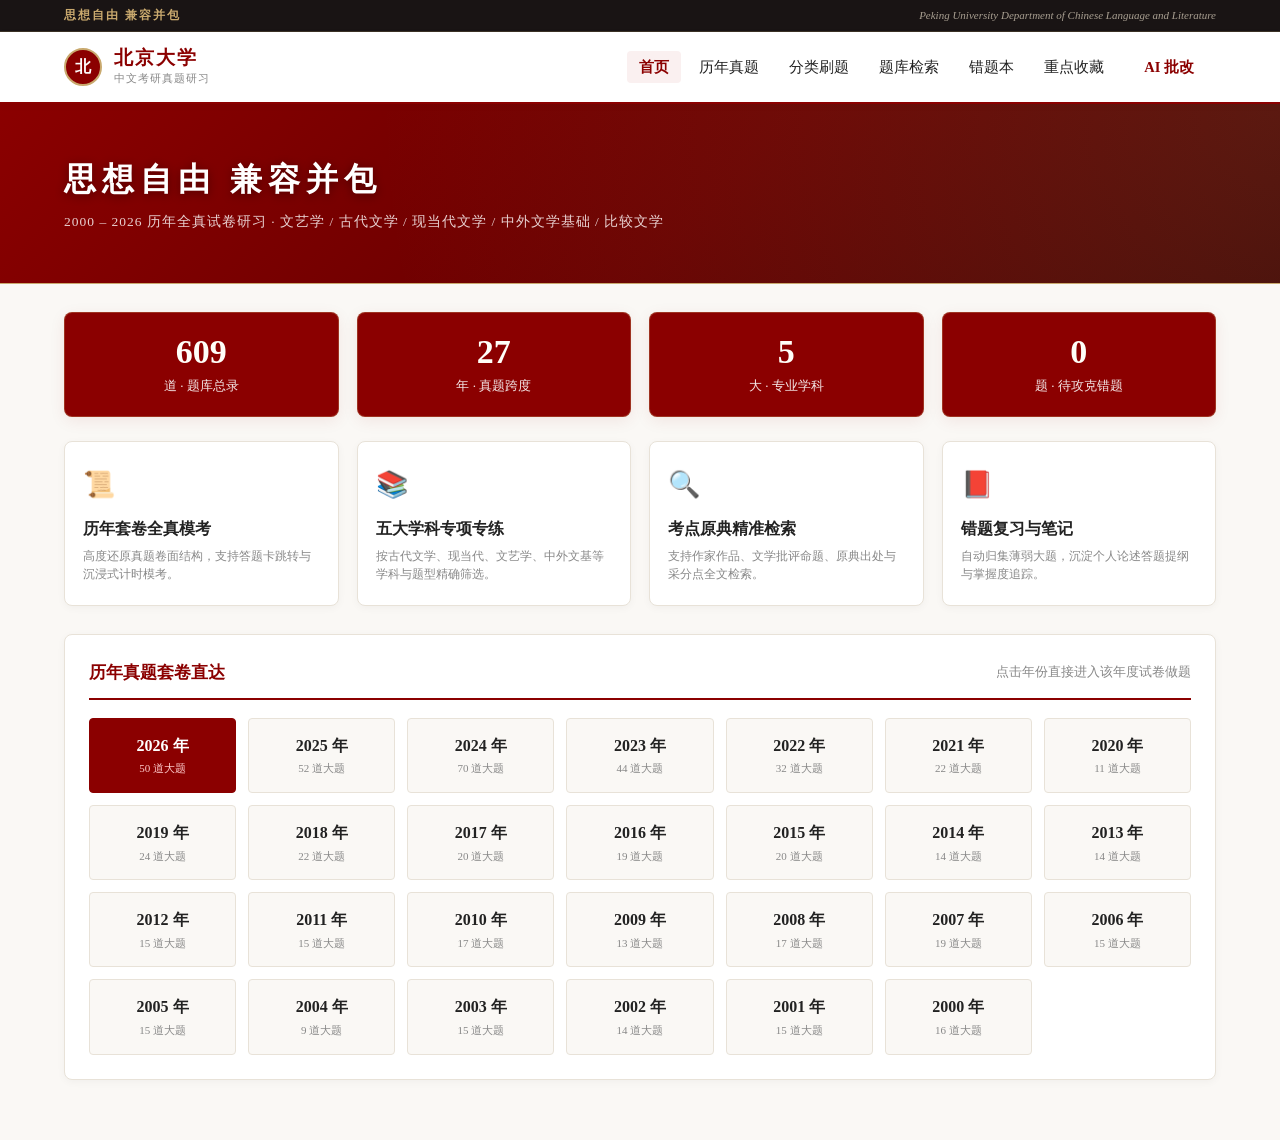
==== commit 182595d6: "更新了数据库" ====
--- a/index.html
+++ b/index.html
@@ -4,7 +4,6 @@
     <meta charset="UTF-8" />
     <meta name="viewport" content="width=device-width, initial-scale=1.0" />
     <title>北京大学中文考研真题研习系统</title>
-    <!-- 直接引用根目录下的 style.css -->
     <link rel="stylesheet" href="style.css" />
   </head>
   <body>
@@ -276,8 +275,7 @@
 
     <div id="toast"></div>
 
-    <!-- 引用根目录下的数据与脚本 -->
-    <script src="data.js"></script>
+    <!-- 仅需引用 script.js，脚本内部已自动异步读取同目录下的 questions.json -->
     <script src="script.js"></script>
   </body>
 </html>
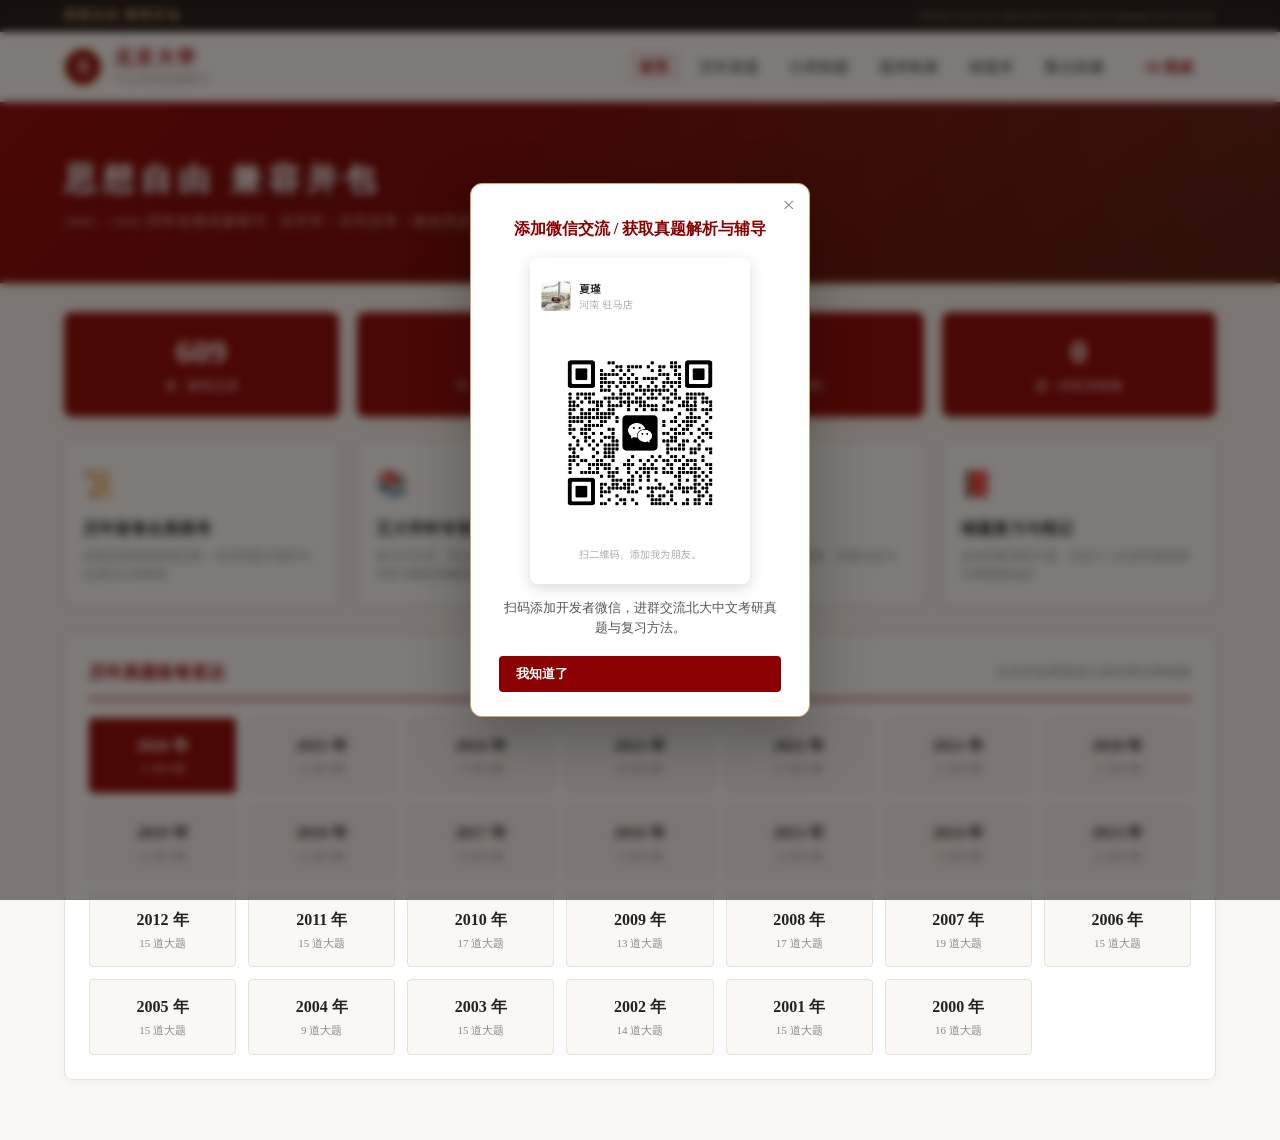
==== commit 351157d5: "修改API功能" ====
--- a/index.html
+++ b/index.html
@@ -249,22 +249,40 @@
               type="text"
               id="cfg-ai-endpoint"
               class="form-input"
-              placeholder="https://api.dify.ai/v1/chat-messages 或自定义代理地址"
+              placeholder="https://api.deepseek.com 或 Dify 工作流地址"
             />
           </div>
           <div class="form-group">
             <label for="cfg-ai-key" class="form-label">API Key 密钥：</label>
-            <input
-              type="password"
-              id="cfg-ai-key"
-              class="form-input"
-              placeholder="Bearer app-xxxxxxxxxxxxxxxx"
-            />
+            <div class="input-with-btn">
+              <input
+                type="password"
+                id="cfg-ai-key"
+                class="form-input"
+                placeholder="Bearer sk-xxxxxxxxxxxxxxxx"
+              />
+              <button type="button" class="btn btn-ghost btn-key-toggle" id="btn-toggle-key">
+                显示
+              </button>
+            </div>
+          </div>
+          <div class="form-group">
+            <label for="cfg-ai-model" class="form-label"
+              >模型选择 / 批改模式：</label
+            >
+            <select id="cfg-ai-model" class="form-input">
+              <option value="deepseek-chat">deepseek-chat（通用对话模型）</option>
+              <option value="deepseek-reasoner">deepseek-reasoner（深度推理模型）</option>
+              <option value="dify-workflow">Dify 工作流 API</option>
+            </select>
           </div>
           <div class="form-actions">
             <button class="btn btn-primary" id="btn-save-ai-cfg">
               保存配置
             </button>
+            <button class="btn btn-ghost" id="btn-test-ai-cfg">
+              测试连接
+            </button>
             <button class="btn btn-ghost" id="btn-reset-ai-cfg">
               恢复内置评分引擎
             </button>
@@ -274,6 +292,35 @@
     </main>
 
     <div id="toast"></div>
+
+    <!-- 微信联系弹窗 -->
+    <div class="modal-overlay" id="wechat-modal-overlay">
+      <div
+        class="modal-box"
+        role="dialog"
+        aria-modal="true"
+        aria-labelledby="wechat-modal-title"
+      >
+        <button
+          type="button"
+          class="modal-close"
+          id="wechat-modal-close"
+          aria-label="关闭"
+        >
+          &times;
+        </button>
+        <h3 class="modal-title" id="wechat-modal-title">
+          添加微信交流 / 获取真题解析与辅导
+        </h3>
+        <img class="modal-qrcode" src="./wechat.png" alt="开发者微信二维码" />
+        <p class="modal-tip">
+          扫码添加开发者微信，进群交流北大中文考研真题与复习方法。
+        </p>
+        <button type="button" class="btn btn-primary modal-ok" id="wechat-modal-ok">
+          我知道了
+        </button>
+      </div>
+    </div>
 
     <!-- 仅需引用 script.js，脚本内部已自动异步读取同目录下的 questions.json -->
     <script src="script.js"></script>
--- a/style.css
+++ b/style.css
@@ -992,3 +992,106 @@
     grid-template-columns: repeat(3, 1fr);
   }
 }
+
+/* ==========================================
+ * 12. 微信联系弹窗 (Wechat Contact Modal)
+ * ========================================== */
+.modal-overlay {
+  position: fixed;
+  inset: 0;
+  background: rgba(20, 14, 10, 0.55);
+  backdrop-filter: blur(4px);
+  -webkit-backdrop-filter: blur(4px);
+  display: flex;
+  align-items: center;
+  justify-content: center;
+  z-index: 1000;
+  opacity: 0;
+  visibility: hidden;
+  transition:
+    opacity 0.25s ease,
+    visibility 0.25s ease;
+}
+
+.modal-overlay.show {
+  opacity: 1;
+  visibility: visible;
+}
+
+.modal-box {
+  position: relative;
+  background: var(--card-bg);
+  border-radius: var(--radius-lg);
+  padding: 32px 28px 24px;
+  max-width: 340px;
+  width: 90%;
+  text-align: center;
+  box-shadow: 0 20px 60px rgba(0, 0, 0, 0.3);
+  border: 1px solid var(--pku-gold);
+  transform: scale(0.9);
+  transition: transform 0.25s ease;
+}
+
+.modal-overlay.show .modal-box {
+  transform: scale(1);
+}
+
+.modal-close {
+  position: absolute;
+  top: 10px;
+  right: 14px;
+  border: none;
+  background: transparent;
+  font-size: 22px;
+  line-height: 1;
+  color: var(--text-muted);
+  cursor: pointer;
+}
+
+.modal-close:hover {
+  color: var(--pku-red);
+}
+
+.modal-title {
+  font-size: 16px;
+  font-weight: 800;
+  color: var(--pku-red);
+  margin-bottom: 16px;
+  font-family: "Noto Serif SC", "Songti SC", serif;
+}
+
+.modal-qrcode {
+  width: 220px;
+  max-width: 100%;
+  border-radius: var(--radius-md);
+  box-shadow: 0 4px 14px rgba(0, 0, 0, 0.15);
+  margin: 0 auto 14px;
+  display: block;
+}
+
+.modal-tip {
+  font-size: 12.5px;
+  color: var(--text-sub);
+  line-height: 1.6;
+  margin-bottom: 18px;
+}
+
+.modal-ok {
+  width: 100%;
+}
+
+/* API Key 显示/隐藏切换按钮 */
+.input-with-btn {
+  display: flex;
+  gap: 8px;
+}
+
+.input-with-btn .form-input {
+  flex: 1;
+}
+
+.btn-key-toggle {
+  white-space: nowrap;
+  padding-left: 14px;
+  padding-right: 14px;
+}
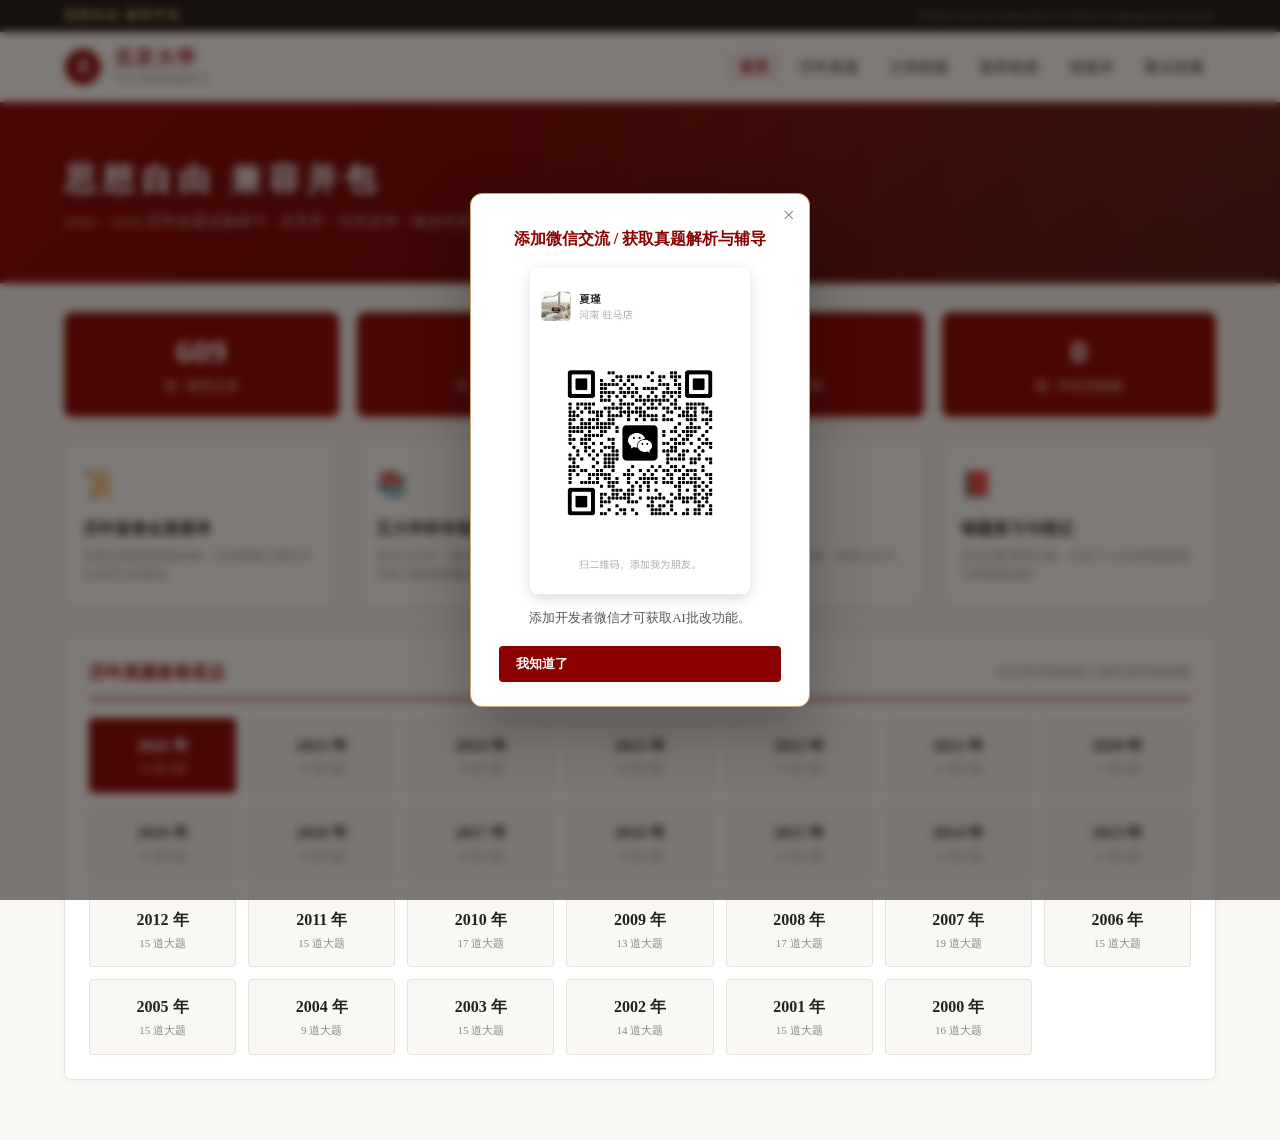
==== commit 0d451422: "更新了联系开发者功能。" ====
--- a/index.html
+++ b/index.html
@@ -47,9 +47,6 @@
             <li class="nav-item">
               <a class="nav-link" data-view="fav">重点收藏</a>
             </li>
-            <li class="nav-item">
-              <a class="nav-link nav-ai-grade" data-view="settings">AI 批改</a>
-            </li>
           </ul>
         </nav>
       </div>
@@ -230,65 +227,6 @@
         </div>
       </section>
 
-      <!-- 视图 7：设置与 AI 接口配置 -->
-      <section id="view-settings" class="view">
-        <div class="section-box">
-          <div class="section-header">
-            <h2 class="section-title">🤖 AI 智能助教与批改引擎设置</h2>
-          </div>
-          <p class="settings-desc">
-            系统默认已内置<strong>「北大文科采分要点匹配与论述逻辑评分引擎」</strong>，无需任何配置即可即时判分。<br />
-            如需连接专属 Dify
-            工作流或外部大模型接口进行深度批改，请在下方填入配置：
-          </p>
-          <div class="form-group">
-            <label for="cfg-ai-endpoint" class="form-label"
-              >API Endpoint 地址：</label
-            >
-            <input
-              type="text"
-              id="cfg-ai-endpoint"
-              class="form-input"
-              placeholder="https://api.deepseek.com 或 Dify 工作流地址"
-            />
-          </div>
-          <div class="form-group">
-            <label for="cfg-ai-key" class="form-label">API Key 密钥：</label>
-            <div class="input-with-btn">
-              <input
-                type="password"
-                id="cfg-ai-key"
-                class="form-input"
-                placeholder="Bearer sk-xxxxxxxxxxxxxxxx"
-              />
-              <button type="button" class="btn btn-ghost btn-key-toggle" id="btn-toggle-key">
-                显示
-              </button>
-            </div>
-          </div>
-          <div class="form-group">
-            <label for="cfg-ai-model" class="form-label"
-              >模型选择 / 批改模式：</label
-            >
-            <select id="cfg-ai-model" class="form-input">
-              <option value="deepseek-chat">deepseek-chat（通用对话模型）</option>
-              <option value="deepseek-reasoner">deepseek-reasoner（深度推理模型）</option>
-              <option value="dify-workflow">Dify 工作流 API</option>
-            </select>
-          </div>
-          <div class="form-actions">
-            <button class="btn btn-primary" id="btn-save-ai-cfg">
-              保存配置
-            </button>
-            <button class="btn btn-ghost" id="btn-test-ai-cfg">
-              测试连接
-            </button>
-            <button class="btn btn-ghost" id="btn-reset-ai-cfg">
-              恢复内置评分引擎
-            </button>
-          </div>
-        </div>
-      </section>
     </main>
 
     <div id="toast"></div>
@@ -314,7 +252,7 @@
         </h3>
         <img class="modal-qrcode" src="./wechat.png" alt="开发者微信二维码" />
         <p class="modal-tip">
-          扫码添加开发者微信，进群交流北大中文考研真题与复习方法。
+          添加开发者微信才可获取AI批改功能。
         </p>
         <button type="button" class="btn btn-primary modal-ok" id="wechat-modal-ok">
           我知道了
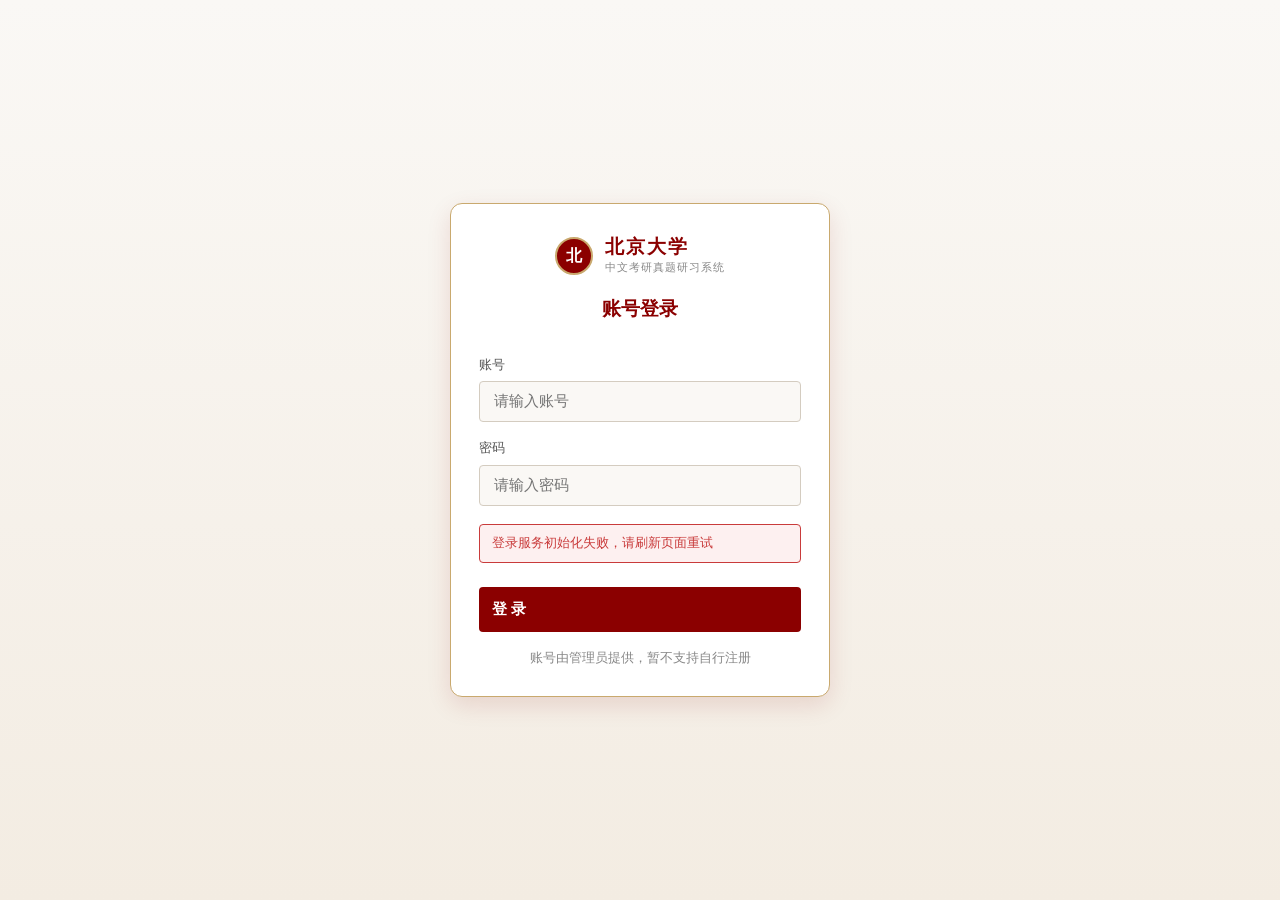
==== commit bfa604e1: "添加CloudBase用户登录并移除前端AI密钥" ====
--- a/index.html
+++ b/index.html
@@ -7,50 +7,113 @@
     <link rel="stylesheet" href="style.css" />
   </head>
   <body>
-    <!-- 1. 顶部校训栏 -->
-    <aside class="top-motto-bar">
-      <div class="motto-inner">
-        <span class="motto-cn">思想自由 兼容并包</span>
-        <span class="motto-en"
-          >Peking University Department of Chinese Language and Literature</span
-        >
-      </div>
-    </aside>
-
-    <!-- 2. 顶部主导航栏 -->
-    <header class="header">
-      <div class="header-inner">
-        <div class="brand-logo" data-view="home">
+    <!-- 登录状态检查中：页面刚加载时显示，避免闪现正式网站内容 -->
+    <div id="auth-checking" class="auth-screen">
+      <div class="auth-checking-box">
+        <div class="auth-spinner"></div>
+        <p>正在验证登录状态...</p>
+      </div>
+    </div>
+
+    <!-- 登录页：未登录时仅显示此页面，隐藏网站全部主体内容 -->
+    <div id="login-page" class="auth-screen" style="display: none">
+      <div class="login-card">
+        <div class="login-brand">
           <div class="brand-emblem">北</div>
           <div class="brand-text">
             <span class="brand-title">北京大学</span>
-            <span class="brand-sub">中文考研真题研习</span>
-          </div>
-        </div>
-        <nav>
-          <ul class="nav-menu">
-            <li class="nav-item">
-              <a class="nav-link active" data-view="home">首页</a>
-            </li>
-            <li class="nav-item">
-              <a class="nav-link" data-view="papers">历年真题</a>
-            </li>
-            <li class="nav-item">
-              <a class="nav-link" data-view="category">分类刷题</a>
-            </li>
-            <li class="nav-item">
-              <a class="nav-link" data-view="search">题库检索</a>
-            </li>
-            <li class="nav-item">
-              <a class="nav-link" data-view="wrong">错题本</a>
-            </li>
-            <li class="nav-item">
-              <a class="nav-link" data-view="fav">重点收藏</a>
-            </li>
-          </ul>
-        </nav>
-      </div>
-    </header>
+            <span class="brand-sub">中文考研真题研习系统</span>
+          </div>
+        </div>
+        <h1 class="login-title">账号登录</h1>
+        <form id="login-form" class="login-form" autocomplete="on">
+          <label class="login-label" for="login-username">账号</label>
+          <input
+            type="text"
+            id="login-username"
+            class="login-input"
+            name="username"
+            placeholder="请输入账号"
+            autocomplete="username"
+            required
+          />
+          <label class="login-label" for="login-password">密码</label>
+          <input
+            type="password"
+            id="login-password"
+            class="login-input"
+            name="password"
+            placeholder="请输入密码"
+            autocomplete="current-password"
+            required
+          />
+          <div id="login-error" class="login-error" style="display: none"></div>
+          <button type="submit" id="login-submit-btn" class="btn btn-primary login-submit">
+            登 录
+          </button>
+        </form>
+        <p class="login-tip">账号由管理员提供，暂不支持自行注册</p>
+      </div>
+    </div>
+
+    <!-- 应用主体容器：未登录时必须隐藏 -->
+    <div id="app-root" style="display: none">
+      <!-- 1. 顶部校训栏 -->
+      <aside class="top-motto-bar">
+        <div class="motto-inner">
+          <span class="motto-cn">思想自由 兼容并包</span>
+          <span class="motto-en"
+            >Peking University Department of Chinese Language and Literature</span
+          >
+        </div>
+      </aside>
+
+      <!-- 1.5 登录状态栏：当前账号 / 退出登录 -->
+      <div class="auth-status-bar">
+        <div class="auth-status-inner">
+          <span class="auth-status-account"
+            >当前账号：<strong id="current-account-name">-</strong></span
+          >
+          <button type="button" id="btn-logout" class="btn btn-ghost auth-logout-btn">
+            退出登录
+          </button>
+        </div>
+      </div>
+
+      <!-- 2. 顶部主导航栏 -->
+      <header class="header">
+        <div class="header-inner">
+          <div class="brand-logo" data-view="home">
+            <div class="brand-emblem">北</div>
+            <div class="brand-text">
+              <span class="brand-title">北京大学</span>
+              <span class="brand-sub">中文考研真题研习</span>
+            </div>
+          </div>
+          <nav>
+            <ul class="nav-menu">
+              <li class="nav-item">
+                <a class="nav-link active" data-view="home">首页</a>
+              </li>
+              <li class="nav-item">
+                <a class="nav-link" data-view="papers">历年真题</a>
+              </li>
+              <li class="nav-item">
+                <a class="nav-link" data-view="category">分类刷题</a>
+              </li>
+              <li class="nav-item">
+                <a class="nav-link" data-view="search">题库检索</a>
+              </li>
+              <li class="nav-item">
+                <a class="nav-link" data-view="wrong">错题本</a>
+              </li>
+              <li class="nav-item">
+                <a class="nav-link" data-view="fav">重点收藏</a>
+              </li>
+            </ul>
+          </nav>
+        </div>
+      </header>
 
     <!-- 3. 顶部横幅区 -->
     <section class="banner">
@@ -259,7 +322,13 @@
         </button>
       </div>
     </div>
-
+    </div>
+    <!-- /#app-root -->
+
+    <!-- CloudBase Web SDK v3（官方 CDN，static.cloudbase.net 为腾讯云官方托管，适合中国大陆访问） -->
+    <script src="https://static.cloudbase.net/cloudbase-js-sdk/3.8.1/cloudbase.full.js"></script>
+    <!-- 身份认证逻辑独立于 script.js，负责登录/登出与登录态检查 -->
+    <script src="auth.js"></script>
     <!-- 仅需引用 script.js，脚本内部已自动异步读取同目录下的 questions.json -->
     <script src="script.js"></script>
   </body>
--- a/style.css
+++ b/style.css
@@ -1095,3 +1095,172 @@
   padding-left: 14px;
   padding-right: 14px;
 }
+
+/* ==========================================
+ * 13. 身份认证：验证中 / 登录页 / 状态栏 (Auth Screens)
+ * ========================================== */
+.auth-screen {
+  position: fixed;
+  inset: 0;
+  z-index: 2000;
+  display: flex;
+  align-items: center;
+  justify-content: center;
+  background: linear-gradient(180deg, var(--bg-paper) 0%, #f3ece2 100%);
+  padding: 16px;
+}
+
+.auth-checking-box {
+  text-align: center;
+  color: var(--text-sub);
+}
+
+.auth-spinner {
+  width: 40px;
+  height: 40px;
+  margin: 0 auto 16px;
+  border: 4px solid var(--border-color);
+  border-top-color: var(--pku-red);
+  border-radius: 50%;
+  animation: auth-spin 0.8s linear infinite;
+}
+
+@keyframes auth-spin {
+  to {
+    transform: rotate(360deg);
+  }
+}
+
+.login-card {
+  width: 100%;
+  max-width: 380px;
+  background: var(--card-bg);
+  border: 1px solid var(--pku-gold);
+  border-radius: var(--radius-lg);
+  box-shadow: var(--shadow-hover);
+  padding: 32px 28px 28px;
+}
+
+.login-brand {
+  display: flex;
+  align-items: center;
+  gap: 12px;
+  justify-content: center;
+  margin-bottom: 18px;
+}
+
+.login-title {
+  text-align: center;
+  font-size: 19px;
+  font-weight: 800;
+  color: var(--pku-red);
+  margin-bottom: 20px;
+  font-family: "Noto Serif SC", "Songti SC", serif;
+}
+
+.login-form {
+  display: flex;
+  flex-direction: column;
+  gap: 6px;
+}
+
+.login-label {
+  font-size: 13px;
+  color: var(--text-sub);
+  margin-top: 10px;
+}
+
+.login-input {
+  width: 100%;
+  padding: 11px 14px;
+  border: 1px solid var(--border-dark);
+  border-radius: var(--radius-sm);
+  font-size: 15px;
+  background: var(--bg-paper);
+  color: var(--text-dark);
+}
+
+.login-input:focus {
+  outline: none;
+  border-color: var(--pku-red);
+  background: #fff;
+}
+
+.login-input:disabled {
+  opacity: 0.6;
+}
+
+.login-error {
+  color: var(--wrong);
+  background: var(--wrong-bg);
+  border: 1px solid var(--wrong);
+  border-radius: var(--radius-sm);
+  padding: 8px 12px;
+  font-size: 13px;
+  margin-top: 12px;
+}
+
+.login-submit {
+  width: 100%;
+  margin-top: 18px;
+  padding: 12px;
+  font-size: 15px;
+}
+
+.login-submit:disabled {
+  opacity: 0.7;
+  cursor: not-allowed;
+}
+
+.login-tip {
+  text-align: center;
+  margin-top: 16px;
+  font-size: 12.5px;
+  color: var(--text-muted);
+}
+
+/* 顶部登录状态栏：当前账号 / 退出登录 */
+.auth-status-bar {
+  background: var(--pku-red-dark);
+  color: #fff;
+}
+
+.auth-status-inner {
+  max-width: 1200px;
+  margin: 0 auto;
+  padding: 6px 24px;
+  display: flex;
+  justify-content: flex-end;
+  align-items: center;
+  gap: 14px;
+  font-size: 12.5px;
+}
+
+.auth-status-account strong {
+  color: var(--pku-gold);
+  font-weight: 700;
+}
+
+.auth-logout-btn {
+  padding: 4px 14px;
+  font-size: 12.5px;
+  color: #fff;
+  border-color: rgba(255, 255, 255, 0.5);
+}
+
+.auth-logout-btn:hover {
+  background: rgba(255, 255, 255, 0.12);
+}
+
+/* 移动端适配 */
+@media (max-width: 680px) {
+  .login-card {
+    padding: 26px 20px 22px;
+  }
+  .auth-status-inner {
+    padding: 6px 16px;
+    flex-wrap: wrap;
+    justify-content: center;
+    gap: 8px;
+  }
+}
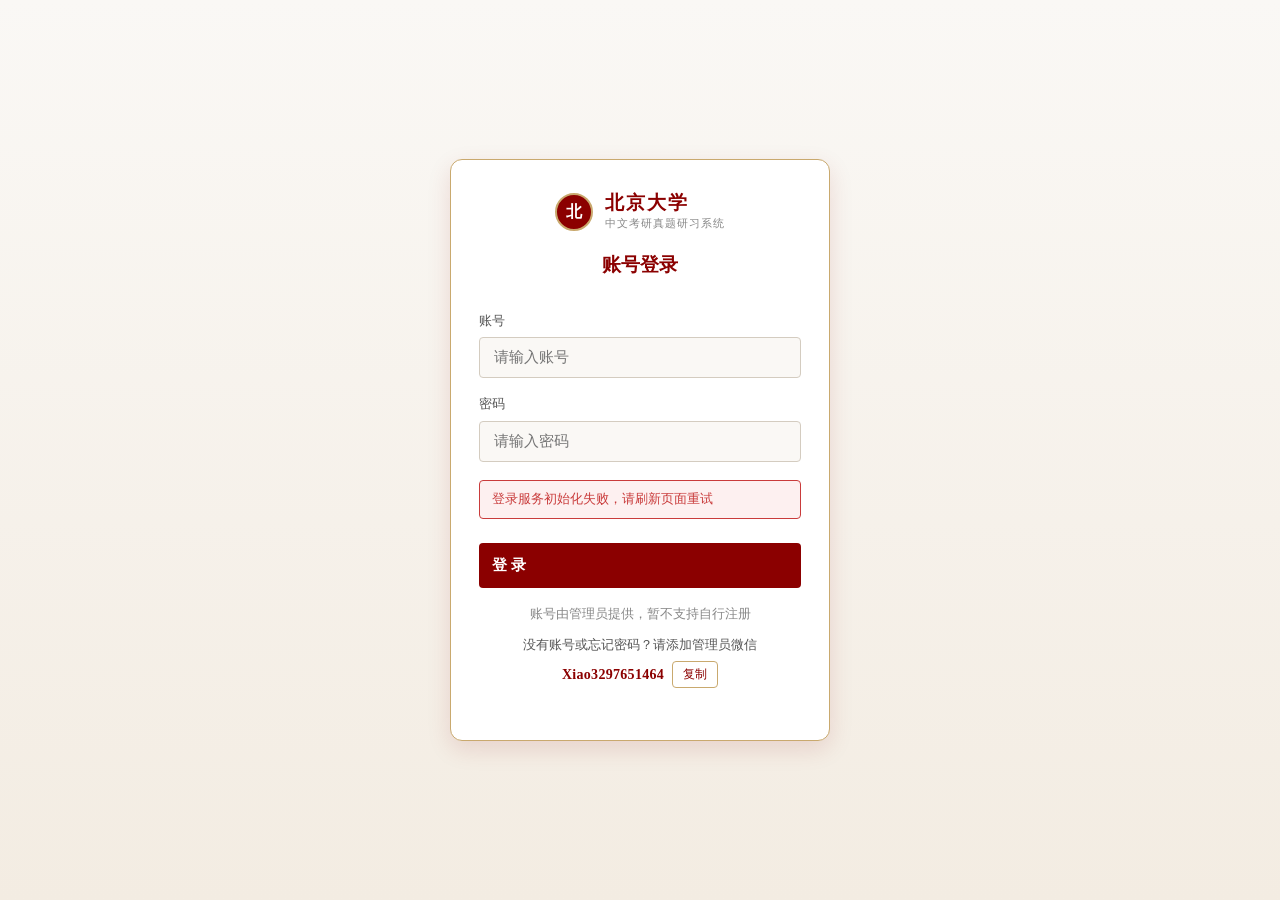
==== commit 2b664efd: "更新了登录账号和密码" ====
--- a/index.html
+++ b/index.html
@@ -48,11 +48,36 @@
             required
           />
           <div id="login-error" class="login-error" style="display: none"></div>
-          <button type="submit" id="login-submit-btn" class="btn btn-primary login-submit">
+          <button
+            type="submit"
+            id="login-submit-btn"
+            class="btn btn-primary login-submit"
+          >
             登 录
           </button>
         </form>
-        <p class="login-tip">账号由管理员提供，暂不支持自行注册</p>
+        <div class="login-contact">
+          <p class="login-tip">账号由管理员提供，暂不支持自行注册</p>
+          <p class="login-help">没有账号或忘记密码？请添加管理员微信</p>
+
+          <div class="wechat-contact-row">
+            <span id="admin-wechat" class="admin-wechat">Xiao3297651464</span>
+            <button
+              type="button"
+              id="copy-wechat-btn"
+              class="copy-wechat-btn"
+              aria-label="复制管理员微信号"
+            >
+              复制
+            </button>
+          </div>
+
+          <p
+            id="copy-wechat-message"
+            class="copy-wechat-message"
+            aria-live="polite"
+          ></p>
+        </div>
       </div>
     </div>
 
@@ -63,7 +88,8 @@
         <div class="motto-inner">
           <span class="motto-cn">思想自由 兼容并包</span>
           <span class="motto-en"
-            >Peking University Department of Chinese Language and Literature</span
+            >Peking University Department of Chinese Language and
+            Literature</span
           >
         </div>
       </aside>
@@ -74,7 +100,11 @@
           <span class="auth-status-account"
             >当前账号：<strong id="current-account-name">-</strong></span
           >
-          <button type="button" id="btn-logout" class="btn btn-ghost auth-logout-btn">
+          <button
+            type="button"
+            id="btn-logout"
+            class="btn btn-ghost auth-logout-btn"
+          >
             退出登录
           </button>
         </div>
@@ -115,213 +145,218 @@
         </div>
       </header>
 
-    <!-- 3. 顶部横幅区 -->
-    <section class="banner">
-      <div class="banner-overlay"></div>
-      <div class="banner-content">
-        <h1 class="banner-motto">思想自由 兼容并包</h1>
-        <p class="banner-sub">
-          2000 – 2026 历年全真试卷研习 · 文艺学 / 古代文学 / 现当代文学 /
-          中外文学基础 / 比较文学
-        </p>
+      <!-- 3. 顶部横幅区 -->
+      <section class="banner">
+        <div class="banner-overlay"></div>
+        <div class="banner-content">
+          <h1 class="banner-motto">思想自由 兼容并包</h1>
+          <p class="banner-sub">
+            2000 – 2026 历年全真试卷研习 · 文艺学 / 古代文学 / 现当代文学 /
+            中外文学基础 / 比较文学
+          </p>
+        </div>
+      </section>
+
+      <!-- 4. 主体内容容器 -->
+      <main class="main-container">
+        <!-- 视图 1：首页看板 -->
+        <section id="view-home" class="view active">
+          <div class="data-cards-grid">
+            <div class="data-card">
+              <div class="data-number" id="home-total-cnt">281</div>
+              <div class="data-label">道 · 题库总录</div>
+            </div>
+            <div class="data-card">
+              <div class="data-number" id="home-span-cnt">7</div>
+              <div class="data-label">年 · 真题跨度</div>
+            </div>
+            <div class="data-card">
+              <div class="data-number">5</div>
+              <div class="data-label">大 · 专业学科</div>
+            </div>
+            <div class="data-card">
+              <div class="data-number" id="home-wrong-cnt">0</div>
+              <div class="data-label">题 · 待攻克错题</div>
+            </div>
+          </div>
+
+          <div class="portals-grid">
+            <div class="portal-card" data-view="papers">
+              <div>
+                <div class="portal-icon">📜</div>
+                <div class="portal-name">历年套卷全真模考</div>
+                <div class="portal-desc">
+                  高度还原真题卷面结构，支持答题卡跳转与沉浸式计时模考。
+                </div>
+              </div>
+            </div>
+            <div class="portal-card" data-view="category">
+              <div>
+                <div class="portal-icon">📚</div>
+                <div class="portal-name">五大学科专项专练</div>
+                <div class="portal-desc">
+                  按古代文学、现当代、文艺学、中外文基等学科与题型精确筛选。
+                </div>
+              </div>
+            </div>
+            <div class="portal-card" data-view="search">
+              <div>
+                <div class="portal-icon">🔍</div>
+                <div class="portal-name">考点原典精准检索</div>
+                <div class="portal-desc">
+                  支持作家作品、文学批评命题、原典出处与采分点全文检索。
+                </div>
+              </div>
+            </div>
+            <div class="portal-card" data-view="wrong">
+              <div>
+                <div class="portal-icon">📕</div>
+                <div class="portal-name">错题复习与笔记</div>
+                <div class="portal-desc">
+                  自动归集薄弱大题，沉淀个人论述答题提纲与掌握度追踪。
+                </div>
+              </div>
+            </div>
+          </div>
+
+          <div class="section-box">
+            <div class="section-header">
+              <h2 class="section-title">历年真题套卷直达</h2>
+              <span class="section-tip">点击年份直接进入该年度试卷做题</span>
+            </div>
+            <div class="year-grid" id="home-year-grid"></div>
+          </div>
+        </section>
+
+        <!-- 视图 2：历年真题模考 -->
+        <section id="view-papers" class="view">
+          <div class="paper-ctrl-bar">
+            <div class="paper-selects">
+              <label for="paper-year-sel" class="ctrl-label">年份：</label>
+              <select id="paper-year-sel"></select>
+              <label for="paper-code-sel" class="ctrl-label">科目代码：</label>
+              <select id="paper-code-sel"></select>
+            </div>
+            <div class="mode-btn-group">
+              <button class="btn btn-primary" id="btn-mode-recite">
+                📖 背题模式
+              </button>
+              <button class="btn btn-ghost" id="btn-mode-exam">
+                ⏱️ 模考模式
+              </button>
+            </div>
+          </div>
+
+          <div id="paper-question-container"></div>
+
+          <div class="paper-nav-actions">
+            <button class="btn btn-primary" id="btn-prev-q">← 上一题</button>
+            <button class="btn btn-primary" id="btn-next-q">下一题 →</button>
+          </div>
+
+          <div class="section-box">
+            <div class="section-header">
+              <h2 class="section-title">试卷答题卡与快速定位</h2>
+              <span id="paper-progress-text" class="section-tip"
+                >加载中...</span
+              >
+            </div>
+            <div class="ac-grid" id="paper-sheet-grid"></div>
+          </div>
+        </section>
+
+        <!-- 视图 3：分类刷题 -->
+        <section id="view-category" class="view">
+          <div class="section-box">
+            <div class="section-header">
+              <h2 class="section-title">学科与题型筛选</h2>
+            </div>
+            <div class="subj-grid" id="cat-subj-grid"></div>
+            <div class="type-chips" id="cat-type-chips"></div>
+          </div>
+          <div id="cat-list-container" class="card-list"></div>
+        </section>
+
+        <!-- 视图 4：全库检索 -->
+        <section id="view-search" class="view">
+          <div class="section-box">
+            <div class="section-header">
+              <h2 class="section-title">全真题库考点全文检索</h2>
+            </div>
+            <div class="search-bar">
+              <input
+                type="text"
+                id="search-input"
+                placeholder="输入作家名（如鲁迅、杜甫）、文论命题（如陌生化、境界说）或原典名句..."
+              />
+              <button class="btn btn-primary" id="btn-do-search">
+                🔍 立即检索
+              </button>
+            </div>
+            <div id="search-results-summary" class="search-summary">
+              请输入关键词检索
+            </div>
+          </div>
+          <div id="search-list-container" class="card-list"></div>
+        </section>
+
+        <!-- 视图 5：错题本 -->
+        <section id="view-wrong" class="view">
+          <div class="section-box">
+            <div class="section-header">
+              <h2 class="section-title">📕 个人错题攻克本</h2>
+              <span id="wrong-summary-text" class="section-tip"
+                >共收录 0 题</span
+              >
+            </div>
+            <div id="wrong-list-container" class="card-list"></div>
+          </div>
+        </section>
+
+        <!-- 视图 6：重点收藏 -->
+        <section id="view-fav" class="view">
+          <div class="section-box">
+            <div class="section-header">
+              <h2 class="section-title">⭐ 重点高频考点收藏</h2>
+              <span id="fav-summary-text" class="section-tip">共收藏 0 题</span>
+            </div>
+            <div id="fav-list-container" class="card-list"></div>
+          </div>
+        </section>
+      </main>
+
+      <div id="toast"></div>
+
+      <!-- 微信联系弹窗 -->
+      <div class="modal-overlay" id="wechat-modal-overlay">
+        <div
+          class="modal-box"
+          role="dialog"
+          aria-modal="true"
+          aria-labelledby="wechat-modal-title"
+        >
+          <button
+            type="button"
+            class="modal-close"
+            id="wechat-modal-close"
+            aria-label="关闭"
+          >
+            &times;
+          </button>
+          <h3 class="modal-title" id="wechat-modal-title">
+            添加微信交流 / 获取真题解析与辅导
+          </h3>
+          <img class="modal-qrcode" src="./wechat.png" alt="开发者微信二维码" />
+          <p class="modal-tip">添加开发者微信才可获取AI批改功能。</p>
+          <button
+            type="button"
+            class="btn btn-primary modal-ok"
+            id="wechat-modal-ok"
+          >
+            我知道了
+          </button>
+        </div>
       </div>
-    </section>
-
-    <!-- 4. 主体内容容器 -->
-    <main class="main-container">
-      <!-- 视图 1：首页看板 -->
-      <section id="view-home" class="view active">
-        <div class="data-cards-grid">
-          <div class="data-card">
-            <div class="data-number" id="home-total-cnt">281</div>
-            <div class="data-label">道 · 题库总录</div>
-          </div>
-          <div class="data-card">
-            <div class="data-number" id="home-span-cnt">7</div>
-            <div class="data-label">年 · 真题跨度</div>
-          </div>
-          <div class="data-card">
-            <div class="data-number">5</div>
-            <div class="data-label">大 · 专业学科</div>
-          </div>
-          <div class="data-card">
-            <div class="data-number" id="home-wrong-cnt">0</div>
-            <div class="data-label">题 · 待攻克错题</div>
-          </div>
-        </div>
-
-        <div class="portals-grid">
-          <div class="portal-card" data-view="papers">
-            <div>
-              <div class="portal-icon">📜</div>
-              <div class="portal-name">历年套卷全真模考</div>
-              <div class="portal-desc">
-                高度还原真题卷面结构，支持答题卡跳转与沉浸式计时模考。
-              </div>
-            </div>
-          </div>
-          <div class="portal-card" data-view="category">
-            <div>
-              <div class="portal-icon">📚</div>
-              <div class="portal-name">五大学科专项专练</div>
-              <div class="portal-desc">
-                按古代文学、现当代、文艺学、中外文基等学科与题型精确筛选。
-              </div>
-            </div>
-          </div>
-          <div class="portal-card" data-view="search">
-            <div>
-              <div class="portal-icon">🔍</div>
-              <div class="portal-name">考点原典精准检索</div>
-              <div class="portal-desc">
-                支持作家作品、文学批评命题、原典出处与采分点全文检索。
-              </div>
-            </div>
-          </div>
-          <div class="portal-card" data-view="wrong">
-            <div>
-              <div class="portal-icon">📕</div>
-              <div class="portal-name">错题复习与笔记</div>
-              <div class="portal-desc">
-                自动归集薄弱大题，沉淀个人论述答题提纲与掌握度追踪。
-              </div>
-            </div>
-          </div>
-        </div>
-
-        <div class="section-box">
-          <div class="section-header">
-            <h2 class="section-title">历年真题套卷直达</h2>
-            <span class="section-tip">点击年份直接进入该年度试卷做题</span>
-          </div>
-          <div class="year-grid" id="home-year-grid"></div>
-        </div>
-      </section>
-
-      <!-- 视图 2：历年真题模考 -->
-      <section id="view-papers" class="view">
-        <div class="paper-ctrl-bar">
-          <div class="paper-selects">
-            <label for="paper-year-sel" class="ctrl-label">年份：</label>
-            <select id="paper-year-sel"></select>
-            <label for="paper-code-sel" class="ctrl-label">科目代码：</label>
-            <select id="paper-code-sel"></select>
-          </div>
-          <div class="mode-btn-group">
-            <button class="btn btn-primary" id="btn-mode-recite">
-              📖 背题模式
-            </button>
-            <button class="btn btn-ghost" id="btn-mode-exam">
-              ⏱️ 模考模式
-            </button>
-          </div>
-        </div>
-
-        <div id="paper-question-container"></div>
-
-        <div class="paper-nav-actions">
-          <button class="btn btn-primary" id="btn-prev-q">← 上一题</button>
-          <button class="btn btn-primary" id="btn-next-q">下一题 →</button>
-        </div>
-
-        <div class="section-box">
-          <div class="section-header">
-            <h2 class="section-title">试卷答题卡与快速定位</h2>
-            <span id="paper-progress-text" class="section-tip">加载中...</span>
-          </div>
-          <div class="ac-grid" id="paper-sheet-grid"></div>
-        </div>
-      </section>
-
-      <!-- 视图 3：分类刷题 -->
-      <section id="view-category" class="view">
-        <div class="section-box">
-          <div class="section-header">
-            <h2 class="section-title">学科与题型筛选</h2>
-          </div>
-          <div class="subj-grid" id="cat-subj-grid"></div>
-          <div class="type-chips" id="cat-type-chips"></div>
-        </div>
-        <div id="cat-list-container" class="card-list"></div>
-      </section>
-
-      <!-- 视图 4：全库检索 -->
-      <section id="view-search" class="view">
-        <div class="section-box">
-          <div class="section-header">
-            <h2 class="section-title">全真题库考点全文检索</h2>
-          </div>
-          <div class="search-bar">
-            <input
-              type="text"
-              id="search-input"
-              placeholder="输入作家名（如鲁迅、杜甫）、文论命题（如陌生化、境界说）或原典名句..."
-            />
-            <button class="btn btn-primary" id="btn-do-search">
-              🔍 立即检索
-            </button>
-          </div>
-          <div id="search-results-summary" class="search-summary">
-            请输入关键词检索
-          </div>
-        </div>
-        <div id="search-list-container" class="card-list"></div>
-      </section>
-
-      <!-- 视图 5：错题本 -->
-      <section id="view-wrong" class="view">
-        <div class="section-box">
-          <div class="section-header">
-            <h2 class="section-title">📕 个人错题攻克本</h2>
-            <span id="wrong-summary-text" class="section-tip">共收录 0 题</span>
-          </div>
-          <div id="wrong-list-container" class="card-list"></div>
-        </div>
-      </section>
-
-      <!-- 视图 6：重点收藏 -->
-      <section id="view-fav" class="view">
-        <div class="section-box">
-          <div class="section-header">
-            <h2 class="section-title">⭐ 重点高频考点收藏</h2>
-            <span id="fav-summary-text" class="section-tip">共收藏 0 题</span>
-          </div>
-          <div id="fav-list-container" class="card-list"></div>
-        </div>
-      </section>
-
-    </main>
-
-    <div id="toast"></div>
-
-    <!-- 微信联系弹窗 -->
-    <div class="modal-overlay" id="wechat-modal-overlay">
-      <div
-        class="modal-box"
-        role="dialog"
-        aria-modal="true"
-        aria-labelledby="wechat-modal-title"
-      >
-        <button
-          type="button"
-          class="modal-close"
-          id="wechat-modal-close"
-          aria-label="关闭"
-        >
-          &times;
-        </button>
-        <h3 class="modal-title" id="wechat-modal-title">
-          添加微信交流 / 获取真题解析与辅导
-        </h3>
-        <img class="modal-qrcode" src="./wechat.png" alt="开发者微信二维码" />
-        <p class="modal-tip">
-          添加开发者微信才可获取AI批改功能。
-        </p>
-        <button type="button" class="btn btn-primary modal-ok" id="wechat-modal-ok">
-          我知道了
-        </button>
-      </div>
-    </div>
     </div>
     <!-- /#app-root -->
 
--- a/style.css
+++ b/style.css
@@ -1212,11 +1212,72 @@
   cursor: not-allowed;
 }
 
+.login-contact {
+  margin-top: 16px;
+  text-align: center;
+}
+
 .login-tip {
-  text-align: center;
-  margin-top: 16px;
+  margin: 0;
   font-size: 12.5px;
+  line-height: 1.7;
   color: var(--text-muted);
+}
+
+.login-help {
+  margin: 10px 0 6px;
+  font-size: 12.5px;
+  line-height: 1.6;
+  color: var(--text-sub);
+}
+
+.wechat-contact-row {
+  display: flex;
+  align-items: center;
+  justify-content: center;
+  flex-wrap: wrap;
+  gap: 8px;
+}
+
+.admin-wechat {
+  color: var(--pku-red);
+  font-size: 14px;
+  font-weight: 700;
+  letter-spacing: 0.3px;
+  word-break: break-all;
+}
+
+.copy-wechat-btn {
+  padding: 4px 10px;
+  border: 1px solid var(--pku-gold);
+  border-radius: var(--radius-sm);
+  background: #fff;
+  color: var(--pku-red);
+  font-size: 12px;
+  line-height: 1.4;
+  cursor: pointer;
+  transition:
+    background-color 0.2s ease,
+    color 0.2s ease;
+}
+
+.copy-wechat-btn:hover {
+  color: #fff;
+  background: var(--pku-red);
+  border-color: var(--pku-red);
+}
+
+.copy-wechat-btn:focus-visible {
+  outline: 2px solid var(--pku-gold);
+  outline-offset: 2px;
+}
+
+.copy-wechat-message {
+  min-height: 20px;
+  margin: 4px 0 0;
+  color: var(--ok);
+  font-size: 12px;
+  line-height: 20px;
 }
 
 /* 顶部登录状态栏：当前账号 / 退出登录 */
